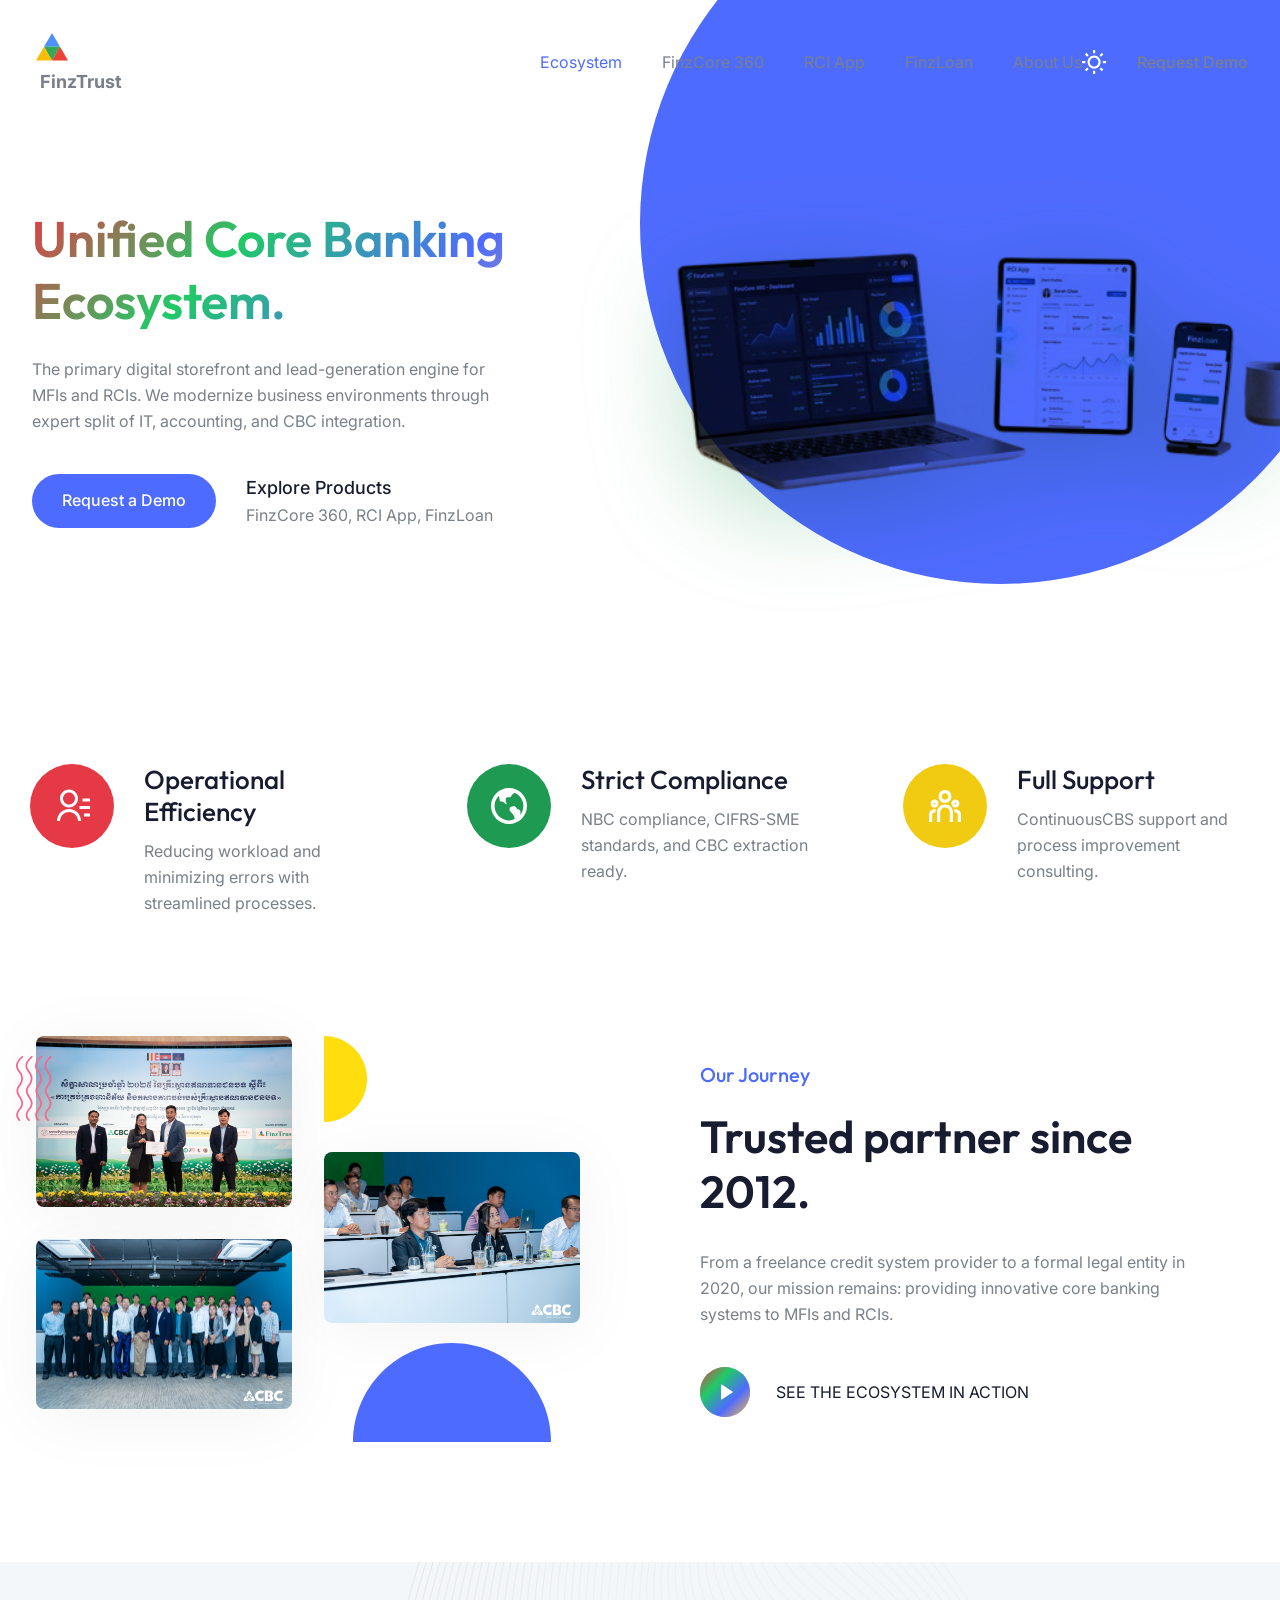
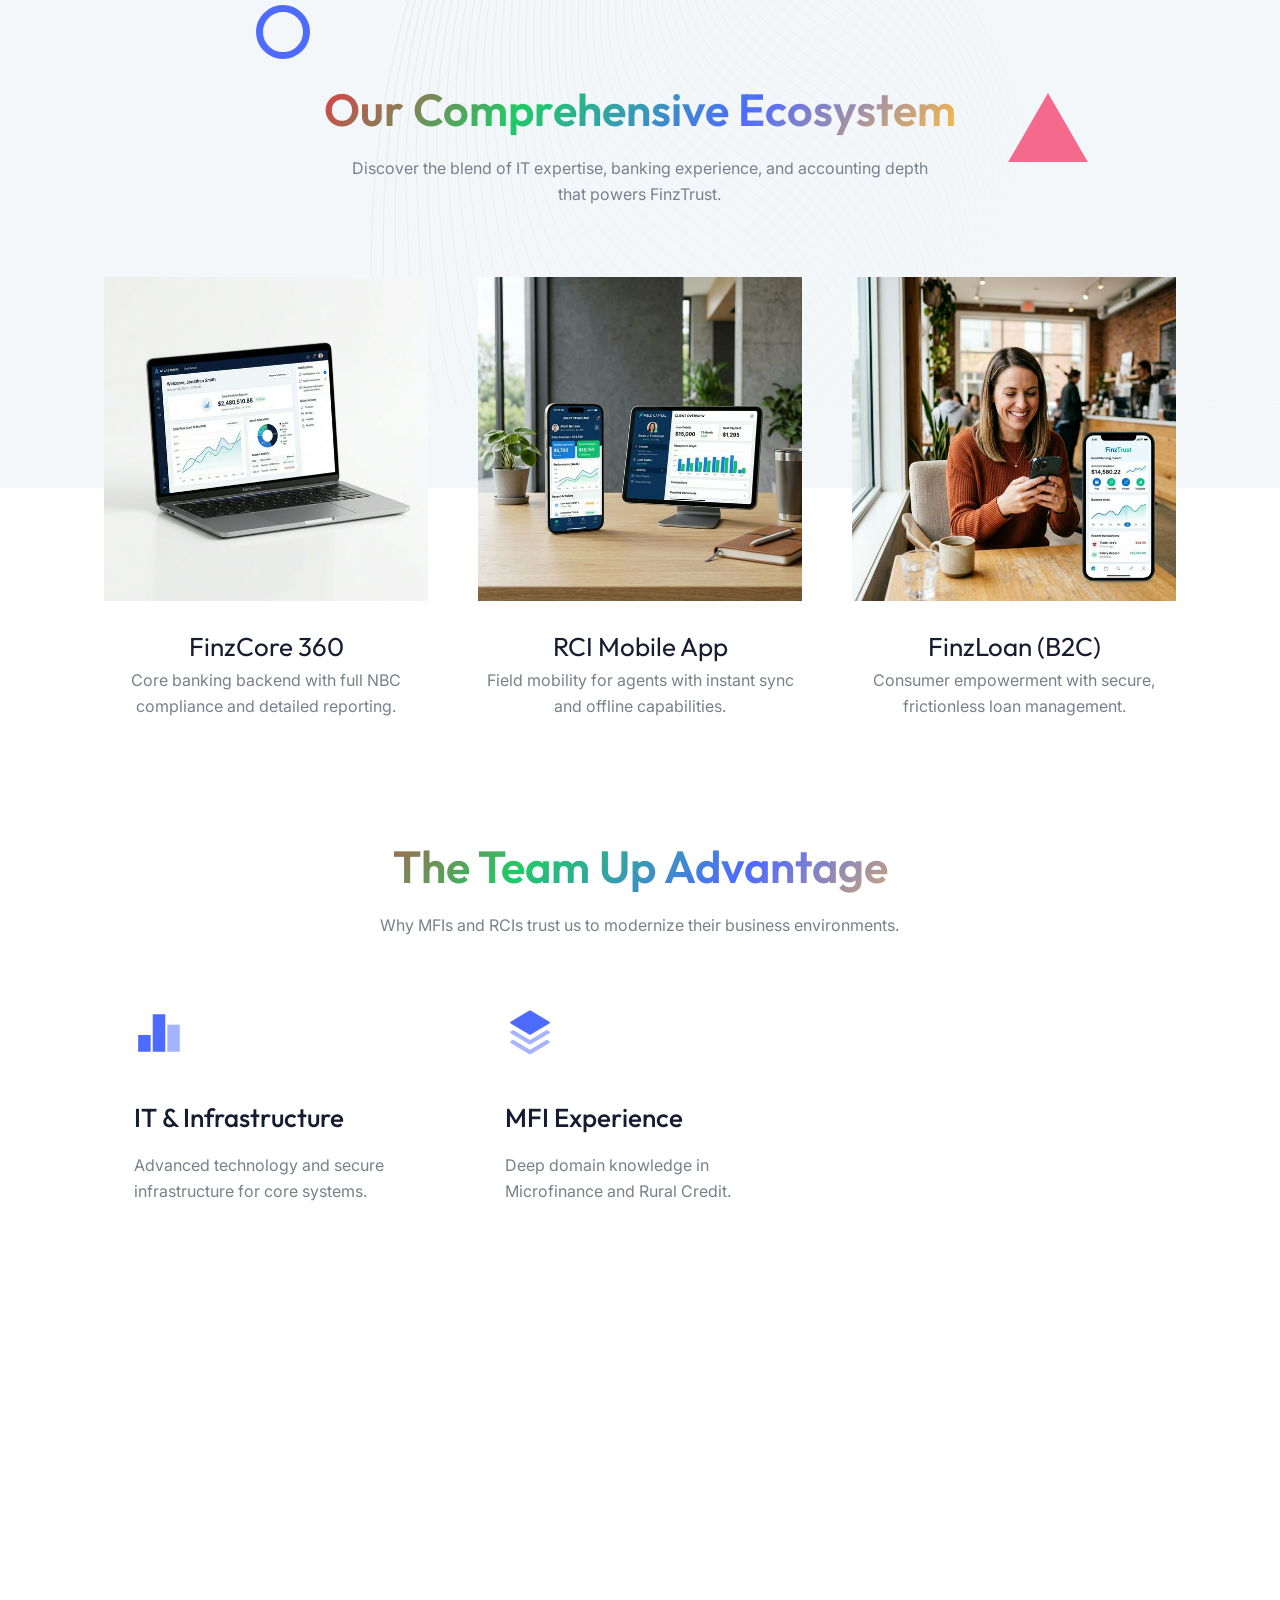
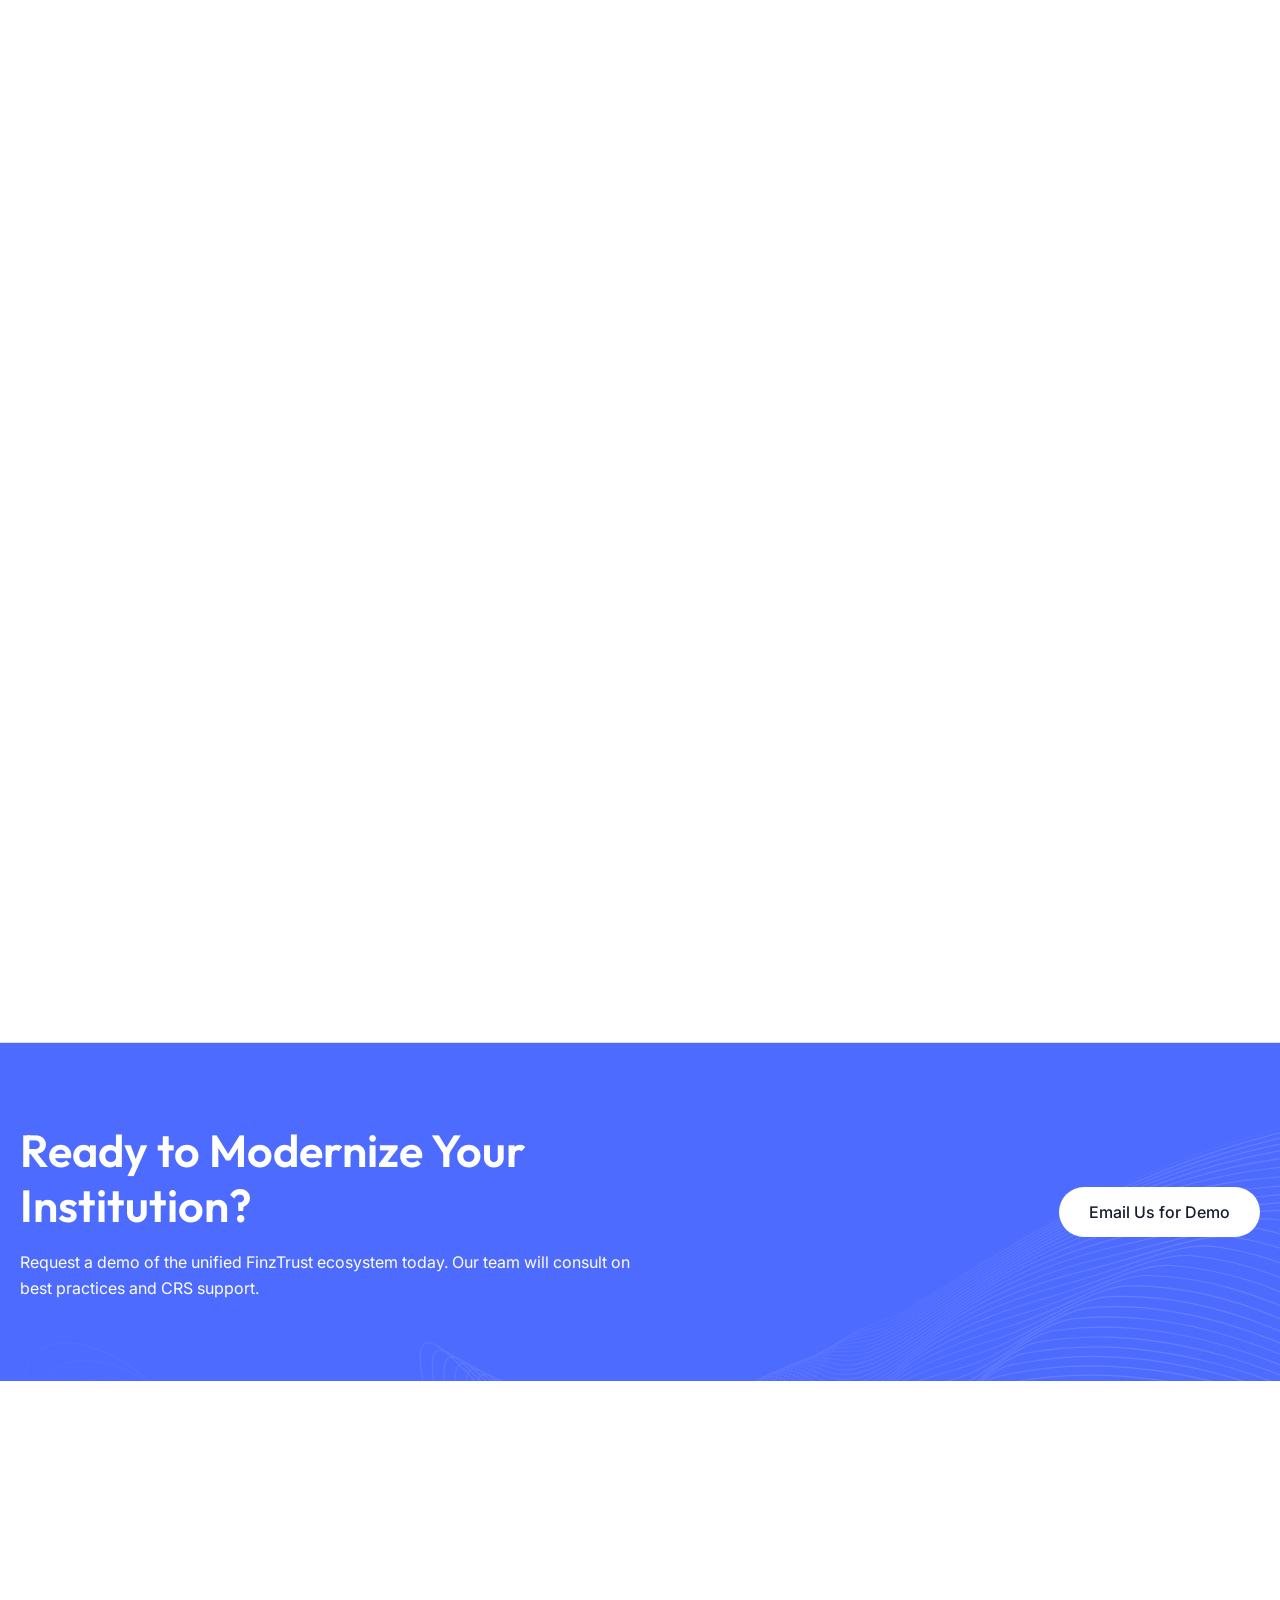
==== index.html @ 996f803e "first commit" ====
<!DOCTYPE html>
<html lang="en">

<head>
  <meta charset="UTF-8" />
  <meta http-equiv="X-UA-Compatible" content="IE=edge" />
  <meta name="viewport" content="width=device-width, initial-scale=1.0" />
  <title>FinzTrust - Modern Core Banking Ecosystem</title>
  <link rel="icon" href="favicon.ico">
  <link href="style.css" rel="stylesheet">
  <link href="responsive.css" rel="stylesheet">
  <style>
    .logo-gradient-text {
      background: linear-gradient(135deg, #E63946 0%, #20CA66 33%, #4E6BFF 66%, #FFBD3F 100%);
      -webkit-background-clip: text;
      background-clip: text;
      -webkit-text-fill-color: transparent;
      display: inline-block;
    }

    .logo-gradient-bg {
      background: linear-gradient(135deg, #E63946 0%, #20CA66 33%, #4E6BFF 66%, #FFBD3F 100%);
    }
  </style>
</head>

<body x-data="{ page: 'home', 'darkMode': true, 'stickyMenu': false, 'navigationOpen': false, 'scrollTop': false }"
  x-init="
         darkMode = JSON.parse(localStorage.getItem('darkMode'));
         $watch('darkMode', value => localStorage.setItem('darkMode', JSON.stringify(value)))"
  :class="{'b eh': darkMode === true}">
  <!-- ===== Header Start ===== -->
  <header class="g s r vd ya cj" :class="{ 'hh sm _k dj bl ll' : stickyMenu }"
    @scroll.window="stickyMenu = (window.pageYOffset > 20) ? true : false">
    <div class="bb ze ki xn 2xl:ud-px-0 oo wf yf i">
      <div class="vd to/4 tc wf yf">
        <a href="index.html" class="flex items-center gap-2">
          <img class="om h-7" src="images/logo-light.svg" alt="Logo Light" />
          <img class="xc nm h-8" src="images/logo-dark.svg" alt="Logo Dark" />
          <span class="xj gk oc">FinzTrust</span>
        </a>

        <!-- Hamburger Toggle BTN -->
        <button class="po rc" @click="navigationOpen = !navigationOpen">
          <span class="rc i pf re pd">
            <span class="du-block h q vd yc">
              <span class="rc i r s eh um tg te rd eb ml jl dl" :class="{ 'ue el': !navigationOpen }"></span>
              <span class="rc i r s eh um tg te rd eb ml jl fl" :class="{ 'ue qr': !navigationOpen }"></span>
              <span class="rc i r s eh um tg te rd eb ml jl gl" :class="{ 'ue hl': !navigationOpen }"></span>
            </span>
            <span class="du-block h q vd yc lf">
              <span class="rc eh um tg ml jl el h na r ve yc" :class="{ 'sd dl': !navigationOpen }"></span>
              <span class="rc eh um tg ml jl qr h s pa vd rd" :class="{ 'sd rr': !navigationOpen }"></span>
            </span>
          </span>
        </button>
        <!-- Hamburger Toggle BTN -->
      </div>

      <div class="vd wo/4 sd qo f ho oo wf yf" :class="{ 'd hh rm sr td ud qg ug jc yh': navigationOpen }">
        <nav>
          <ul class="tc _o sf yo cg ep">
            <li><a href="index.html" class="xl mk">Ecosystem</a></li>
            <li><a href="finzcore.html" class="xl">FinzCore 360</a></li>
            <li><a href="rci-app.html" class="xl">RCI App</a></li>
            <li><a href="finzloan.html" class="xl">FinzLoan</a></li>
            <li><a href="about.html" class="xl">About Us</a></li>
          </ul>
        </nav>

        <div class="tc wf ig pb no">
          <div class="pc h io pa ra" :class="navigationOpen ? '!-ud-visible' : 'd'">
            <label class="rc ab i">
              <input type="checkbox" :value="darkMode" @change="darkMode = !darkMode" class="pf vd yc uk h r za ab" />
              <!-- Icon Sun -->
              <svg :class="{ 'wn' : page === 'home', 'xh' : page === 'home' && stickyMenu }" class="th om" width="25"
                height="25" viewBox="0 0 25 25" fill="none" xmlns="http://www.w3.org/2000/svg">
                <path
                  d="M12.0908 18.6363C10.3549 18.6363 8.69 17.9467 7.46249 16.7192C6.23497 15.4916 5.54537 13.8268 5.54537 12.0908C5.54537 10.3549 6.23497 8.69 7.46249 7.46249C8.69 6.23497 10.3549 5.54537 12.0908 5.54537C13.8268 5.54537 15.4916 6.23497 16.7192 7.46249C17.9467 8.69 18.6363 10.3549 18.6363 12.0908C18.6363 13.8268 17.9467 15.4916 16.7192 16.7192C15.4916 17.9467 13.8268 18.6363 12.0908 18.6363ZM12.0908 16.4545C13.2481 16.4545 14.358 15.9947 15.1764 15.1764C15.9947 14.358 16.4545 13.2481 16.4545 12.0908C16.4545 10.9335 15.9947 9.8236 15.1764 9.00526C14.358 8.18692 13.2481 7.72718 12.0908 7.72718C10.9335 7.72718 9.8236 8.18692 9.00526 9.00526C8.18692 9.8236 7.72718 10.9335 7.72718 12.0908C7.72718 13.2481 8.18692 14.358 9.00526 15.1764C9.8236 15.9947 10.9335 16.4545 12.0908 16.4545ZM10.9999 0.0908203H13.1817V3.36355H10.9999V0.0908203ZM10.9999 20.8181H13.1817V24.0908H10.9999V20.8181ZM2.83446 4.377L4.377 2.83446L6.69082 5.14828L5.14828 6.69082L2.83446 4.37809V4.377ZM17.4908 19.0334L19.0334 17.4908L21.3472 19.8046L19.8046 21.3472L17.4908 19.0334ZM19.8046 2.83337L21.3472 4.377L19.0334 6.69082L17.4908 5.14828L19.8046 2.83446V2.83337ZM5.14828 17.4908L6.69082 19.0334L4.377 21.3472L2.83446 19.8046L5.14828 17.4908ZM24.0908 10.9999V13.1817H20.8181V10.9999H24.0908ZM3.36355 10.9999V13.1817H0.0908203V10.9999H3.36355Z"
                  fill="" />
              </svg>
              <!-- Icon Sun -->
              <img class="xc nm" src="images/icon-moon.svg" alt="Moon" />
            </label>
          </div>

          <a href="demo.html"
            class="ek pk xl lg:bg-blue-600 lg:text-white lg:px-6 lg:py-2.5 lg:rounded-full lg:ml-4 shadow-lg font-semibold hover:bg-blue-700 transition">Request
            Demo</a>
        </div>
      </div>
    </div>
  </header>

  <!-- ===== Header End ===== -->

  <main>
    <!-- ===== Hero Start ===== -->
    <section id="home" class="gj do ir hj sp jr i pg">
      <!-- Hero Images -->
      <div class="xc fn zd/2 2xl:ud-w-187.5 bd 2xl:ud-h-171.5 h q r">
        <img src="images/shape-01.svg" alt="shape" class="xc 2xl:ud-block h t -ud-left-[10%] ua" />
        <img src="images/shape-02.svg" alt="shape" class="xc 2xl:ud-block h u p va" />
        <img src="images/shape-03.svg" alt="shape" class="xc 2xl:ud-block h v w va" />
        <img src="images/shape-04.svg" alt="shape" class="h q r" />
        <!-- Green tint overlay -->
        <div
          style="position:absolute;inset:0;background:rgba(31,154,82,0.18);border-radius:inherit;pointer-events:none;z-index:2;mix-blend-mode:multiply;">
        </div>
        <div class="h q r i group transition duration-700 hover:scale-105">
          <div class="h -inset-4 logo-gradient-bg sg al sk group-hover:rk transition duration-1000 blur-2xl"></div>
          <img src="images/finz_ecosystem.png" alt="FinzTrust Ecosystem" class="h q r ua vd object-contain"
            style="mix-blend-mode: multiply; filter: drop-shadow(0 24px 48px rgba(31,154,82,0.3));" />
        </div>
      </div>

      <!-- Hero Content -->
      <div class="bb ze ki xn 2xl:ud-px-0">
        <div class="tc _o">
          <div class="animate_left jn/2">
            <h1 class="fk vj zp or logo-gradient-text wm wb">Unified Core Banking Ecosystem.</h1>
            <p class="fq">
              The primary digital storefront and lead-generation engine for MFIs and RCIs. We modernize business
              environments through expert split of IT, accounting, and CBC integration.
            </p>

            <div class="tc tf yo zf mb">
              <a href="#demo" class="ek jk lk gh gi hi rg ml il vc _d _l">Request a Demo</a>

              <span class="tc sf">
                <a href="#products" class="inline-block ek xj kk wm">Explore Products</a>
                <span class="inline-block">FinzCore 360, RCI App, FinzLoan</span>
              </span>
            </div>
          </div>
        </div>
      </div>
    </section>
    <!-- ===== Hero End ===== -->

    <!-- ===== Small Features Start ===== -->
    <section id="features">
      <div class="bb ze ki yn 2xl:ud-px-12.5">
        <div class="tc uf zo xf ap zf bp mq">
          <!-- Small Features Item -->
          <div class="animate_top kn to/3 tc cg oq">
            <div class="tc wf xf cf ae cd rg" style="background-color: #E63946;">
              <img src="images/icon-01.svg" alt="Icon" />
            </div>
            <div>
              <h4 class="ek yj go kk wm xb">Operational Efficiency</h4>
              <p>Reducing workload and minimizing errors with streamlined processes.</p>
            </div>
          </div>

          <!-- Small Features Item -->
          <div class="animate_top kn to/3 tc cg oq">
            <div class="tc wf xf cf ae cd rg nh" style="background-color: #1f9a52;">
              <img src="images/icon-02.svg" alt="Icon" />
            </div>
            <div>
              <h4 class="ek yj go kk wm xb">Strict Compliance</h4>
              <p>NBC compliance, CIFRS-SME standards, and CBC extraction ready.</p>
            </div>
          </div>

          <!-- Small Features Item -->
          <div class="animate_top kn to/3 tc cg oq">
            <div class="tc wf xf cf ae cd rg oh" style="background-color: #f0cb11;">
              <img src="images/icon-03.svg" alt="Icon" />
            </div>
            <div>
              <h4 class="ek yj go kk wm xb">Full Support</h4>
              <p>ContinuousCBS support and process improvement consulting.</p>
            </div>
          </div>
        </div>
      </div>
    </section>
    <!-- ===== Small Features End ===== -->

    <!-- ===== About Start ===== -->
    <section id="about" class="ji gp uq 2xl:ud-py-35 pg">
      <div class="bb ze ki xn wq">
        <div class="tc wf gg qq">
          <!-- About Images -->
          <div class="animate_left xc gn gg jn/2 i">
            <div>
              <img src="images/shape-05.svg" alt="Shape" class="h -ud-left-5 x" />
              <img src="images/award_ceremony_finztrust.jpg" alt="Award Ceremony" class="ib sg vk" />
              <img src="images/team_group_cbc.jpg" alt="FinzTrust Team at CBC" class="sg vk" />
            </div>
            <div>
              <img src="images/shape-06.svg" alt="Shape" />
              <img src="images/training_session_cbc.jpg" alt="Training Session" class="ob gb sg vk" />
              <img src="images/shape-07.svg" alt="Shape" class="bb" />
            </div>
          </div>

          <!-- About Content -->
          <div class="animate_right jn/2">
            <h4 class="ek yj mk gb">Our Journey</h4>
            <h2 class="fk vj zp pr kk wm qb">Trusted partner since 2012.</h2>
            <p class="uo">From a freelance credit system provider to a formal legal entity in 2020, our mission remains:
              providing innovative core banking systems to MFIs and RCIs.</p>

            <a href="#demo" class="vc wf hg mb">
              <span class="tc wf xf be dd rg i logo-gradient-bg ua">
                <span class="nf h vc yc vd rg logo-gradient-bg qk -ud-z-1"></span>
                <img src="images/icon-play.svg" alt="Play" />
              </span>
              <span class="kk">SEE THE ECOSYSTEM IN ACTION</span>
            </a>
          </div>
        </div>
      </div>
    </section>
    <!-- ===== About End ===== -->

    <!-- ===== Products Section (Customized from Team) ===== -->
    <section id="products" class="i pg ji gp uq">
      <!-- Bg Shapes -->
      <span class="rc h s r vd fd/5 fh rm"></span>
      <img src="images/shape-08.svg" alt="Shape Bg" class="h q r" />
      <img src="images/shape-09.svg" alt="Shape" class="of h y z/2" />
      <img src="images/shape-10.svg" alt="Shape" class="h _ aa" />
      <img src="images/shape-11.svg" alt="Shape" class="of h m ba" />

      <!-- Section Title Start -->
      <div
        x-data="{ sectionTitle: `Our Comprehensive Ecosystem`, sectionTitleText: `Discover the blend of IT expertise, banking experience, and accounting depth that powers FinzTrust.`}">
        <div class="animate_top bb ze rj ki xn vq">
          <h2 x-text="sectionTitle" class="fk vj pr logo-gradient-text wm on/5 gq/2 bb _b">
          </h2>
          <p class="bb on/5 wo/5 hq" x-text="sectionTitleText"></p>
        </div>
      </div>
      <!-- Section Title End -->

      <div class="bb ze i va ki xn xq jb jo">
        <div class="wc qf pn xo gg cp">
          <!-- Product Item 1: FinzCore 360 -->
          <div class="animate_top rj">
            <div class="c i pg z-1">
              <img class="vd rounded-xl" src="images/finzcore_360_mockup_clean.png" alt="FinzCore 360" />
            </div>
            <h4 class="yj go kk wm ob zb">FinzCore 360</h4>
            <p>Core banking backend with full NBC compliance and detailed reporting.</p>
          </div>

          <!-- Product Item 2: RCI Mobile App -->
          <div class="animate_top rj">
            <div class="c i pg z-1">
              <img class="vd rounded-xl shadow-lg" src="images/rci_mobile_app_mockup_1773850696458.png"
                alt="RCI Mobile App" />
            </div>
            <h4 class="yj go kk wm ob zb">RCI Mobile App</h4>
            <p>Field mobility for agents with instant sync and offline capabilities.</p>
          </div>

          <!-- Product Item 3: FinzLoan -->
          <div class="animate_top rj">
            <div class="c i pg z-1">
              <img class="vd rounded-xl shadow-lg" src="images/finzloan_lifestyle_1773850742598.png"
                alt="FinzLoan App" />
            </div>
            <h4 class="yj go kk wm ob zb">FinzLoan (B2C)</h4>
            <p>Consumer empowerment with secure, frictionless loan management.</p>
          </div>
        </div>
      </div>
    </section>
    <!-- ===== Products Section End ===== -->

    <!-- ===== Services Start ===== -->
    <section class="lj tp kr">
      <!-- Section Title Start -->
      <div
        x-data="{ sectionTitle: `The Team Up Advantage`, sectionTitleText: `Why MFIs and RCIs trust us to modernize their business environments.`}">
        <div class="animate_top bb ze rj ki xn vq">
          <h2 x-text="sectionTitle" class="fk vj pr logo-gradient-text wm on/5 gq/2 bb _b">
          </h2>
          <p class="bb on/5 wo/5 hq" x-text="sectionTitleText"></p>
        </div>
      </div>
      <!-- Section Title End -->

      <div class="bb ze ki xn yq mb en">
        <div class="wc qf pn xo ng">
          <!-- Service Item -->
          <div class="animate_top sg oi pi zq ml il am cn _m">
            <img src="images/icon-04.svg" alt="Icon" />
            <h4 class="ek zj kk wm nb _b">IT & Infrastructure</h4>
            <p>Advanced technology and secure infrastructure for core systems.</p>
          </div>

          <!-- Service Item -->
          <div class="animate_top sg oi pi zq ml il am cn _m">
            <img src="images/icon-05.svg" alt="Icon" />
            <h4 class="ek zj kk wm nb _b">MFI Experience</h4>
            <p>Deep domain knowledge in Microfinance and Rural Credit.</p>
          </div>

          <!-- Service Item -->
          <div class="animate_top sg oi pi zq ml il am cn _m">
            <img src="images/icon-06.svg" alt="Icon" />
            <h4 class="ek zj kk wm nb _b">Accounting Expertise</h4>
            <p>Expertise in CIFRS-SME standards and financial logic.</p>
          </div>

          <!-- Service Item -->
          <div class="animate_top sg oi pi zq ml il am cn _m">
            <img src="images/icon-07.svg" alt="Icon" />
            <h4 class="ek zj kk wm nb _b">CBC Integration</h4>
            <p>In-depth knowledge of CBC extraction and regulatory templates.</p>
          </div>

          <!-- Service Item -->
          <div class="animate_top sg oi pi zq ml il am cn _m">
            <img src="images/icon-05.svg" alt="Icon" />
            <h4 class="ek zj kk wm nb _b">Loan & Finance</h4>
            <p>Automated disbursement, repayment, and Journal Entry processing.</p>
          </div>

          <!-- Service Item -->
          <div class="animate_top sg oi pi zq ml il am cn _m">
            <img src="images/icon-06.svg" alt="Icon" />
            <h4 class="ek zj kk wm nb _b">Real-time Dashboards</h4>
            <p>Comprehensive reporting and real-time operational summaries.</p>
          </div>
        </div>
      </div>
    </section>
    <!-- ===== Services End ===== -->

    <!-- ===== Testimonials Start ===== -->
    <section class="hj rp hr">
      <!-- Section Title Start -->
      <div
        x-data="{ sectionTitle: `Client Trust`, sectionTitleText: `Hear from the RCIs and MFIs that have modernized with our ecosystem.`}">
        <div class="animate_top bb ze rj ki xn vq">
          <h2 x-text="sectionTitle" class="fk vj pr kk wm on/5 gq/2 bb _b">
          </h2>
          <p class="bb on/5 wo/5 hq" x-text="sectionTitleText"></p>
        </div>
      </div>
      <!-- Section Title End -->

      <div class="bb ze ki xn ar">
        <div class="animate_top jb cq">
          <!-- Slider main container -->
          <div class="swiper testimonial-01">
            <!-- Additional required wrapper -->
            <div class="swiper-wrapper">
              <!-- Slides -->
              <div class="swiper-slide">
                <div class="i hh rm sg vk xm bi qj">
                  <!-- Border Shape -->
                  <span class="rc je md/2 gh xg h q r"></span>
                  <span class="rc je md/2 mh yg h q p"></span>

                  <div class="tc sf rn tn un zf dp">
                    <img class="bf" src="images/testimonial.png" alt="User" />

                    <div>
                      <img src="images/icon-quote.svg" alt="Quote" />
                      <p class="ek ik xj _p kc fb">
                        The transition to FinzCore 360 was seamless. Their team combines high-level IT skills with deep
                        microfinance operational knowledge.
                      </p>

                      <div class="tc yf vf">
                        <div>
                          <span class="rc ek xj kk wm zb">Sokha Lim</span>
                          <span class="rc">CEO @Partner RCI</span>
                        </div>

                        <img class="rk" src="images/brand-light-02.svg" alt="Brand" />
                      </div>
                    </div>
                  </div>
                </div>
              </div>
            </div>
          </div>
        </div>
      </div>
    </section>
    <!-- ===== Testimonials End ===== -->

    <!-- ===== Clients Start ===== -->
    <section class="pj vp mr">
      <!-- Section Title Start -->
      <div
        x-data="{ sectionTitle: `Our Partners`, sectionTitleText: `Trusted by Cambodia's leading Rural Credit Institutions.`}">
        <div class="animate_top bb ze rj ki xn vq">
          <h2 x-text="sectionTitle" class="fk vj pr kk wm on/5 gq/2 bb _b">
          </h2>
          <p class="bb on/5 wo/5 hq" x-text="sectionTitleText"></p>
        </div>
      </div>
      <!-- Section Title End -->

      <div class="bb ze ah ch pm hj xp ki xn 2xl:ud-px-49 bc">
        <div class="wc rf qn zf cp kq xf wf">
          <a href="#!" class="rc animate_top">
            <img class="tk ml il zl om" src="images/brand-light-01.svg" alt="Partner" />
          </a>
          <a href="#!" class="rc animate_top">
            <img class="tk ml il zl om" src="images/brand-light-02.svg" alt="Partner" />
          </a>
          <a href="#!" class="rc animate_top">
            <img class="tk ml il zl om" src="images/brand-light-03.svg" alt="Partner" />
          </a>
          <a href="#!" class="rc animate_top">
            <img class="tk ml il zl om" src="images/brand-light-04.svg" alt="Partner" />
          </a>
          <a href="#!" class="rc animate_top">
            <img class="tk ml il zl om" src="images/brand-light-05.svg" alt="Partner" />
          </a>
        </div>
      </div>
    </section>
    <!-- ===== Clients End ===== -->

    <!-- ===== Demo/Contact Engine Start ===== -->
    <section id="demo" class="i pg gh ji">
      <!-- Bg Shape -->
      <img class="h p q" src="images/shape-16.svg" alt="Bg Shape" />

      <div class="bb ye i z-10 ki xn dr">
        <div class="tc uf sn tn un gg">
          <div class="animate_left to/2">
            <h2 class="fk vj zp pr lk ac">
              Ready to Modernize Your Institution?
            </h2>
            <p class="lk">
              Request a demo of the unified FinzTrust ecosystem today. Our team will consult on best practices and CRS
              support.
            </p>
          </div>
          <div class="animate_right bf">
            <a href="mailto:info@finztrust.com" class="vc ek kk hh rg ol il cm gi hi">
              Email Us for Demo
            </a>
          </div>
        </div>
      </div>
    </section>

    <!-- ===== Demo/Contact Engine End ===== -->
  </main>
  <!-- ===== Footer Start ===== -->
  <footer>
    <div class="bb ze ki xn 2xl:ud-px-0">
      <!-- Footer Top -->
      <div class="ji gp">
        <div class="tc uf ap gg fp">
          <div class="animate_top zd/2 to/4">
            <a href="index.html" class="flex items-center gap-2 mb-4">
              <img src="images/logo-light.svg" alt="Logo" class="om h-8" />
              <img src="images/logo-dark.svg" alt="Logo" class="xc nm h-8" />
              <span class="text-xl font-bold">FinzTrust</span>
            </a>

            <p class="lc fb">Your trusted partner in providing innovative core banking systems to MFIs and RCIs.</p>

            <ul class="tc wf cg">
              <li>
                <a href="#!">
                  <svg class="vh ul cl il" width="24" height="24" viewBox="0 0 24 24" fill="none"
                    xmlns="http://www.w3.org/2000/svg">
                    <path
                      d="M14 13.5H16.5L17.5 9.5H14V7.5C14 6.47 14 5.5 16 5.5H17.5V2.14C17.174 2.097 15.943 2 14.643 2C11.928 2 10 3.657 10 6.7V9.5H7V13.5H10V22H14V13.5Z"
                      fill="" />
                  </svg>
                </a>
              </li>
            </ul>
          </div>

          <div class="vd ro tc sf rn un gg vn">
            <div class="animate_top">
              <h4 class="kk wm tj ec">Quick Links</h4>
              <ul>
                <li><a href="index.html" class="sc xl vb">Ecosystem</a></li>
                <li><a href="about.html" class="sc xl vb">About Us</a></li>
                <li><a href="demo.html" class="sc xl vb">Request Demo</a></li>
              </ul>
            </div>

            <div class="animate_top">
              <h4 class="kk wm tj ec">Products</h4>
              <ul>
                <li><a href="finzcore.html" class="sc xl vb">FinzCore 360</a></li>
                <li><a href="rci-app.html" class="sc xl vb">RCI Mobile App</a></li>
                <li><a href="finzloan.html" class="sc xl vb">FinzLoan App</a></li>
              </ul>
            </div>

            <div class="animate_top">
              <h4 class="kk wm tj ec">Get Started</h4>
              <ul>
                <li><a href="demo.html" class="sc xl vb">Contact Us</a></li>
                <li><a href="demo.html" class="sc xl vb">Request Demo</a></li>
              </ul>
            </div>
          </div>
        </div>
      </div>

      <!-- Footer Bottom -->
      <div class="bh ch pm tc uf sf yo wf xf ap cg fp bj">
        <div class="animate_top">
          <p>&copy; 2026 FinzTrust. All rights reserved.</p>
        </div>
      </div>
    </div>
  </footer>

  <!-- ====== Back To Top Start ===== -->
  <button class="xc wf xf ie ld vg sr gh tr g sa ta _a" @click="window.scrollTo({top: 0, behavior: 'smooth'})"
    @scroll.window="scrollTop = (window.pageYOffset > 50) ? true : false" :class="{ 'uc' : scrollTop }">
    <svg class="uh se qd" xmlns="http://www.w3.org/2000/svg" viewBox="0 0 512 512">
      <path
        d="M233.4 105.4c12.5-12.5 32.8-12.5 45.3 0l192 192c12.5 12.5 12.5 32.8 0 45.3s-32.8 12.5-45.3 0L256 173.3 86.6 342.6c-12.5 12.5-32.8 12.5-45.3 0s-12.5-32.8 0-45.3l192-192z" />
    </svg>
  </button>

  <script defer src="bundle.js"></script>
</body>

</html>
---- responsive.css ----
/* ============================================================
   FinzTrust – Responsive / Mobile-First Overrides
   Applies to: index, finzcore, rci-app, finzloan, about, demo
   ============================================================ */

/* --- Base mobile resets ------------------------------------ */
*, *::before, *::after { box-sizing: border-box; }

img { max-width: 100%; height: auto; display: block; }

/* Prevent horizontal overflow on every page */
html, body { overflow-x: hidden; }

/* --- Base mobile resets ------------------------------------ */
*, *::before, *::after { box-sizing: border-box; }

img { max-width: 100%; height: auto; display: block; }

/* Prevent horizontal overflow on every page */
html, body { overflow-x: hidden; }

/* ============================================================
   NAVBAR RESPONSIVE STYLES
   ============================================================ */

/* Hamburger button: hidden on desktop (po = display:none at lg), shown on mobile */
@media (max-width: 1023px) {
  /* Force the hamburger button to be visible below lg */
  .po.rc {
    display: block !important;
    margin-left: auto;
    cursor: pointer;
    background: none;
    border: none;
    padding: 4px;
    z-index: 9999;
  }

  /* Logo area: flex row, logo left, burger right */
  .vd.to\/4.tc.wf.yf {
    width: 100% !important;
    display: flex !important;
    justify-content: space-between !important;
    align-items: center !important;
  }

  /* Nav drawer: hidden by default on mobile */
  .vd.wo\/4.sd.qo.f.ho.oo.wf.yf {
    position: fixed !important;
    top: 0 !important;
    right: -100% !important;
    width: 80% !important;
    max-width: 320px !important;
    height: 100vh !important;
    background: #0f172a !important;
    z-index: 9998 !important;
    flex-direction: column !important;
    justify-content: flex-start !important;
    padding: 5rem 2rem 2rem 2rem !important;
    gap: 2rem !important;
    transition: right 0.35s cubic-bezier(0.4, 0, 0.2, 1) !important;
    box-shadow: -8px 0 30px rgba(0,0,0,0.4) !important;
    overflow-y: auto !important;
    display: flex !important;
    visibility: visible !important;
  }

  /* When navigationOpen is true, Alpine adds 'd' class which triggers the open state */
  /* The 'd' class in this framework means 'block'/'open' for mobile nav */
  .vd.wo\/4.sd.qo.f.ho.oo.wf.yf.d {
    right: 0 !important;
  }

  /* Nav links in mobile drawer: stack vertically with larger tap targets */
  .vd.wo\/4 nav ul {
    display: flex !important;
    flex-direction: column !important;
    gap: 0.25rem !important;
    width: 100% !important;
  }

  .vd.wo\/4 nav ul li a {
    display: block !important;
    padding: 0.875rem 1rem !important;
    font-size: 1.05rem !important;
    font-weight: 600 !important;
    border-radius: 0.75rem !important;
    transition: background 0.2s !important;
  }

  .vd.wo\/4 nav ul li a:hover {
    background: rgba(255,255,255,0.08) !important;
  }

  /* Request Demo button in mobile nav */
  .vd.wo\/4 .tc.wf.ig.pb.no {
    width: 100% !important;
    margin-top: 0.5rem !important;
  }

  .vd.wo\/4 .tc.wf.ig.pb.no a {
    display: block !important;
    padding: 0.875rem 1.5rem !important;
    background: linear-gradient(135deg, #E63946, #4E6BFF) !important;
    color: #fff !important;
    border-radius: 0.75rem !important;
    text-align: center !important;
    font-weight: 700 !important;
    font-size: 0.95rem !important;
    box-shadow: 0 4px 20px rgba(78,107,255,0.4) !important;
  }

  /* Overlay backdrop when nav is open */
  .nav-overlay {
    display: none;
    position: fixed;
    inset: 0;
    background: rgba(0,0,0,0.5);
    z-index: 9997;
    backdrop-filter: blur(2px);
  }

  .nav-overlay.active { display: block; }

  /* Header container: full width single row on mobile */
  .bb.ze.ki.xn.oo.wf.yf.i {
    width: 100% !important;
  }
}

/* Desktop: reset everything back to normal */
@media (min-width: 1024px) {
  .vd.wo\/4.sd.qo.f.ho.oo.wf.yf {
    position: static !important;
    right: auto !important;
    width: auto !important;
    height: auto !important;
    background: transparent !important;
    padding: 0 !important;
    box-shadow: none !important;
    flex-direction: row !important;
    overflow: visible !important;
  }

  /* Prevent hamburger from ever showing on desktop */
  .po.rc {
    display: none !important;
  }
}

/* --- Navigation -------------------------------------------- */
/* Hamburger helper – ensure mobile nav stacks */
@media (max-width: 1023px) {
  /* The nav drawer sits fixed; make it scroll-proof */
  header .vd.wo\/4 {
    overflow-y: auto;
    max-height: 100vh;
  }
}

/* --- Hero Two-Column Layouts (About, FinzCore, RCI, FinzLoan) ---- */
/* On mobile the two halves must stack vertically */
@media (max-width: 767px) {
  /* Two-column hero flex row → column */
  .tc.wf.gg.qq {
    flex-direction: column !important;
    gap: 2.5rem !important;
  }

  /* Each half takes full width on mobile */
  .jn\/2 {
    width: 100% !important;
    text-align: center;
  }

  /* Hero heading sizes */
  .fk.vj { font-size: 2rem !important; line-height: 1.2 !important; }
  h1.logo-gradient-text { font-size: 2.25rem !important; line-height: 1.2 !important; }

  /* Stats row → wrap */
  .flex.gap-8 { flex-wrap: wrap; gap: 1.5rem !important; }

  /* Trust / Stats row inside hero */
  .tc.sf.gap-12 { flex-wrap: wrap !important; gap: 2rem !important; justify-content: center !important; }

  /* Mockup images in hero */
  .animate_right.jn\/2 img,
  .jn\/2 img.vd { width: 100% !important; max-width: 420px; margin: 0 auto; }

  /* Checkmark feature list → stack */
  .tc.sf.gap-4 { flex-direction: column !important; align-items: flex-start !important; }

  /* Section heading */
  h2.fk.vj { font-size: 1.75rem !important; line-height: 1.3 !important; }

  /* Capabilities / Feature grid: force 1 column */
  .grid.grid-cols-1.md\:grid-cols-3,
  .grid.grid-cols-1.md\:grid-cols-2 { grid-template-columns: 1fr !important; gap: 1.25rem !important; }

  .grid.grid-cols-1.md\:grid-cols-2.lg\:grid-cols-4 { grid-template-columns: repeat(2, 1fr) !important; gap: 1rem !important; }

  /* Glass cards horizontal → vertical on tiny screens */
  .glass-card.tc.sf { flex-direction: column !important; align-items: flex-start !important; }

  /* Timeline steps */
  .timeline-stem { display: none !important; }

  /* Footer columns */
  .tc.uf.ap.gg.fp { flex-direction: column !important; gap: 2rem !important; }
  .vd.ro.tc.sf.rn.un.gg.vn { flex-direction: column !important; gap: 1.5rem !important; }

  /* Gallery / Milestone grid */
  .grid.grid-cols-1.md\:grid-cols-2 { grid-template-columns: 1fr !important; }

  /* Padding reduction on small screens */
  section.ji.gp { padding-top: 3rem !important; padding-bottom: 3rem !important; }
  .bb.ze.ki.xn.wq { padding-left: 1rem !important; padding-right: 1rem !important; }

  /* Demo form / request section */
  .tc.wf.gg.rn { flex-direction: column !important; }
}

/* --- Small tablet (768px – 1023px) ------------------------- */
@media (min-width: 768px) and (max-width: 1023px) {
  /* Hero heading size */
  h1.logo-gradient-text { font-size: 2.75rem !important; }
  .fk.vj { font-size: 2.25rem !important; }

  /* Ensure 2-col hero has breathing room */
  .tc.wf.gg.qq { gap: 3rem !important; }

  /* 3-col grids → 2-col */
  .grid.grid-cols-1.md\:grid-cols-3 { grid-template-columns: repeat(2, 1fr) !important; }

  /* 4-col grids → 2-col */
  .grid.grid-cols-1.md\:grid-cols-2.lg\:grid-cols-4 { grid-template-columns: repeat(2, 1fr) !important; }

  /* Timeline stem position adjustment */
  .timeline-stem { left: 35px; }

  /* Section padding */
  section.ji.gp { padding-top: 4rem !important; padding-bottom: 4rem !important; }
}

/* --- Large screens (1024px+) ------------------------------- */
@media (min-width: 1024px) {
  /* Restore hover effects (disabled on touch devices above) */
  .hover-lift:hover { transform: translateY(-10px); }

  /* Ensure hero columns are truly 50/50 */
  .jn\/2 { width: 50%; }

  /* Glass card side-by-side is fine */
  .glass-card.tc.sf { flex-direction: row; }
}

/* --- Mockup images universal fix -------------------------- */
/* Prevent any mockup from breaking out of its container */
.vd.sg.vk,
.i.sg.vk { max-width: 100%; height: auto !important; }

/* --- Text alignment centre on mobile ---------------------- */
@media (max-width: 767px) {
  .animate_left.jn\/2 { text-align: center; }
  .animate_left.jn\/2 .flex { justify-content: center; }
  .animate_left.jn\/2 .tc.sf { align-items: center; }
}

/* --- About page – skill/advantage cards -------------------- */
@media (max-width: 479px) {
  /* Tiny phones: 1-column advantage grid */
  .grid.grid-cols-1.md\:grid-cols-2.lg\:grid-cols-4 { grid-template-columns: 1fr !important; }
}

/* --- Index page hero --------------------------------------- */
@media (max-width: 767px) {
  /* The absolute-positioned hero image block */
  #home .xc.zd\/2 {
    position: relative !important;
    width: 100% !important;
    height: auto !important;
    margin-top: 2rem;
  }
  #home .xc.zd\/2 img { position: relative !important; width: 100% !important; height: auto !important; }
  /* Hero content occupies full width */
  #home .jn\/2 { width: 100% !important; }
  /* Stack hero row */
  #home .tc._o { flex-direction: column !important; }
}

/* --- Demo page form ---------------------------------------- */
@media (max-width: 767px) {
  .demo-section .grid { grid-template-columns: 1fr !important; }
  form input, form select, form textarea { width: 100% !important; }
}

/* --- Footer logo + text ------------------------------------ */
@media (max-width: 767px) {
  footer { text-align: center !important; }
  footer a.tc.wf { justify-content: center !important; }
  footer ul { text-align: center; }
}

/* --- Prevent glow divs from causing overflow --------------- */
.h.-inset-1,
.h.-inset-2,
.h.-inset-3,
.h.-inset-4 { pointer-events: none; overflow: hidden; }

/* Blur glow containment */
.relative { overflow: hidden; }
/* But not sections that need visible overflow for animations */
section.relative { overflow: visible; }
.relative.group { overflow: hidden; }
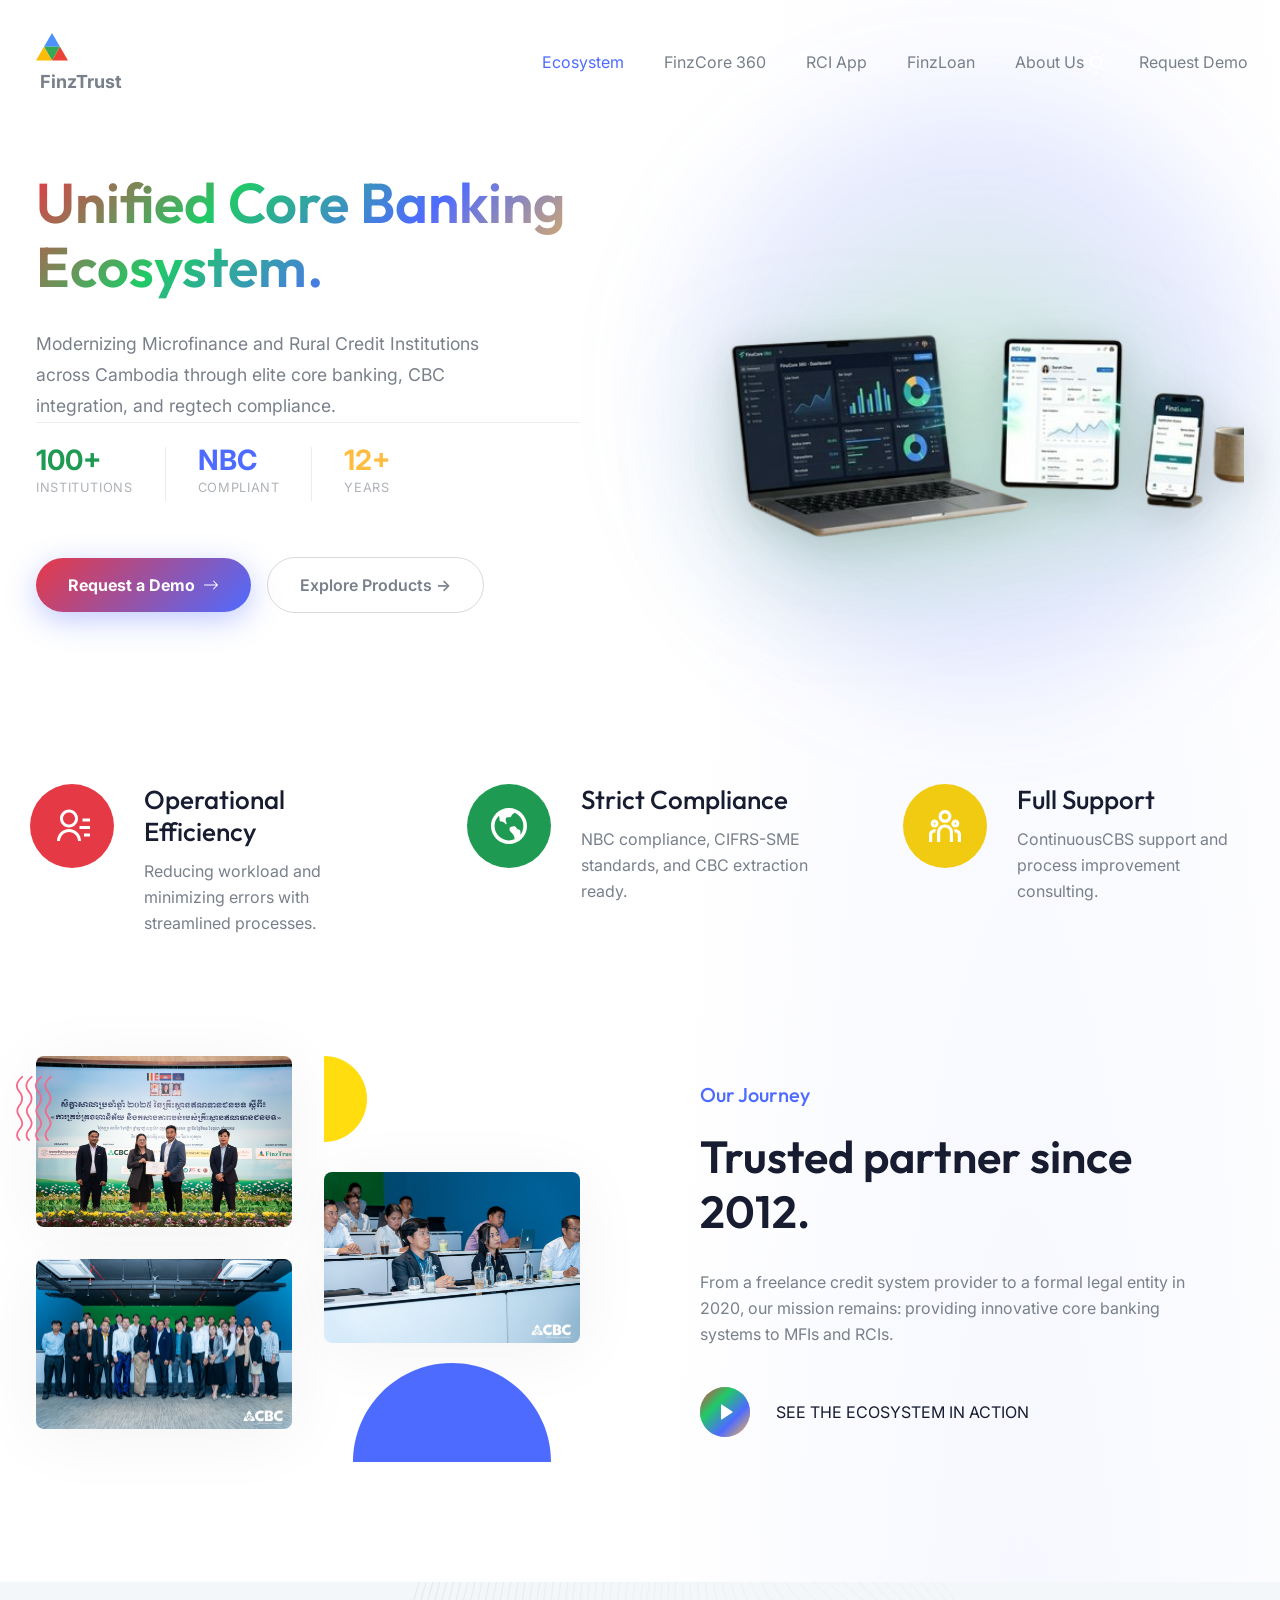
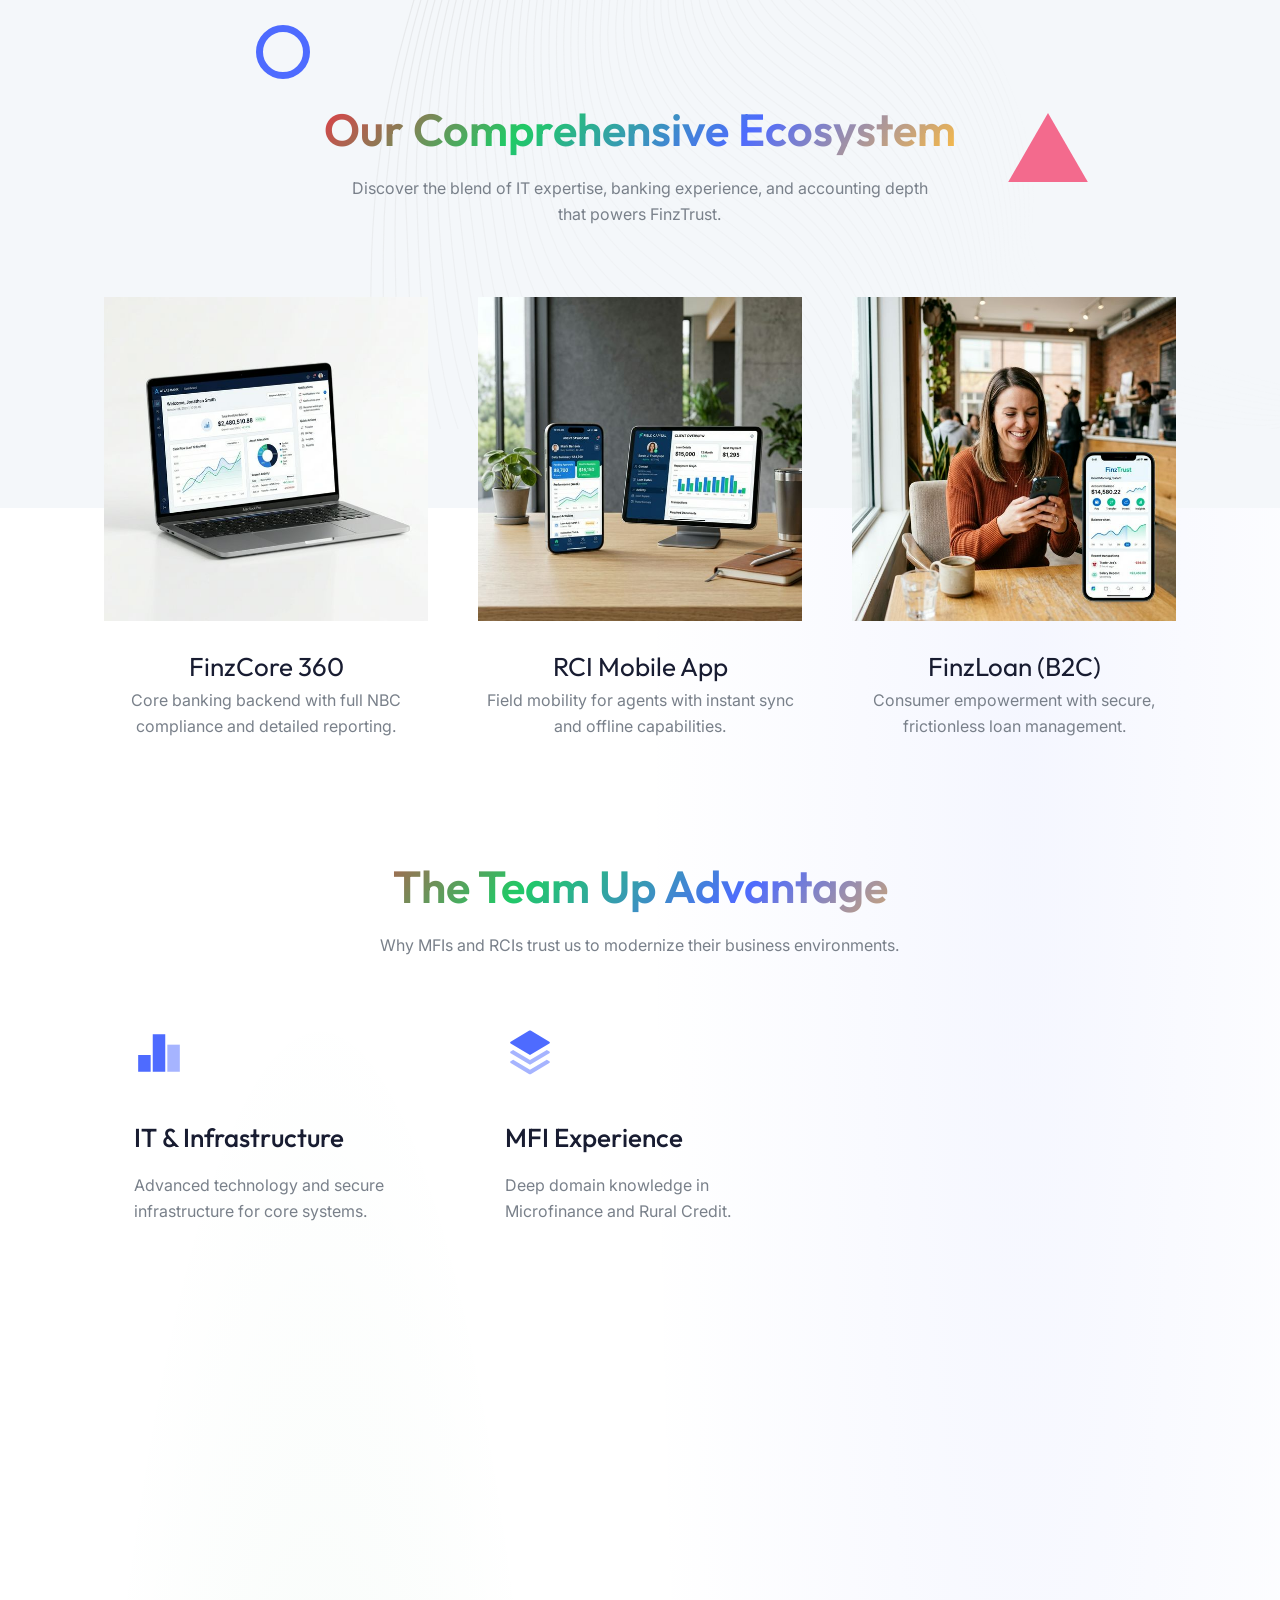
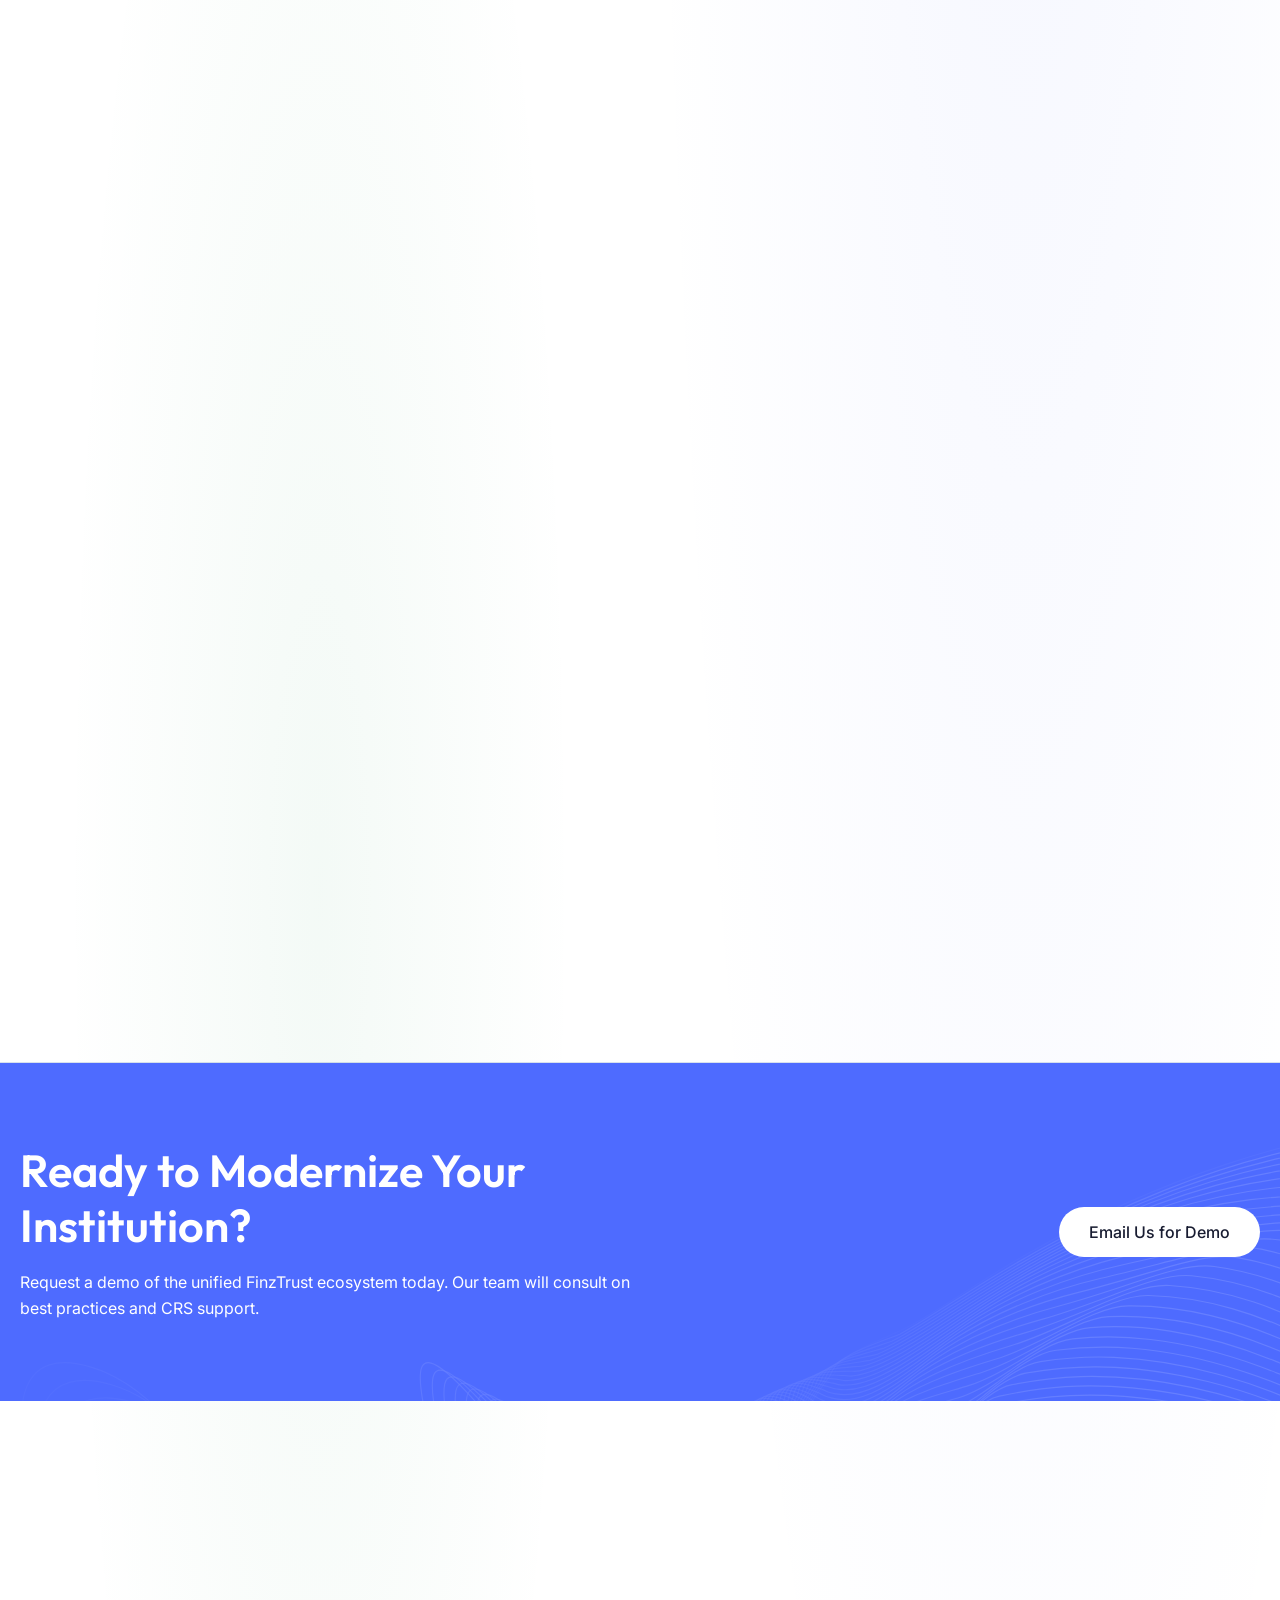
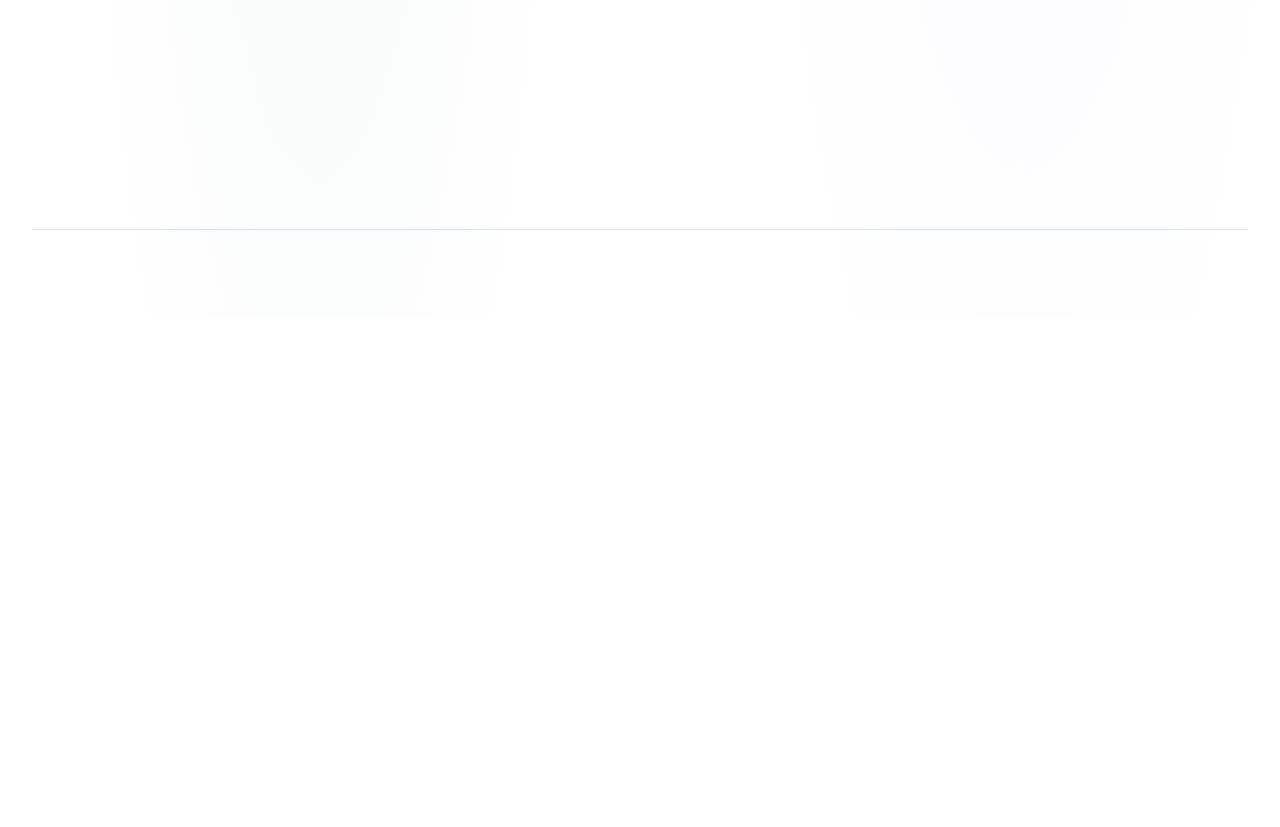
==== commit 5ae631c6: "comm" ====
--- a/index.html
+++ b/index.html
@@ -57,7 +57,7 @@
         <!-- Hamburger Toggle BTN -->
       </div>
 
-      <div class="vd wo/4 sd qo f ho oo wf yf" :class="{ 'd hh rm sr td ud qg ug jc yh': navigationOpen }">
+      <div id="premium-mobile-nav" class="vd wo/4 sd qo f ho oo wf yf" :class="{ 'd hh rm sr td ud qg ug jc yh': navigationOpen }">
         <nav>
           <ul class="tc _o sf yo cg ep">
             <li><a href="index.html" class="xl mk">Ecosystem</a></li>
@@ -84,9 +84,7 @@
             </label>
           </div>
 
-          <a href="demo.html"
-            class="ek pk xl lg:bg-blue-600 lg:text-white lg:px-6 lg:py-2.5 lg:rounded-full lg:ml-4 shadow-lg font-semibold hover:bg-blue-700 transition">Request
-            Demo</a>
+          <a href="demo.html" class="demo-btn-nav">Request Demo</a>
         </div>
       </div>
     </div>
@@ -96,43 +94,83 @@
 
   <main>
     <!-- ===== Hero Start ===== -->
-    <section id="home" class="gj do ir hj sp jr i pg">
-      <!-- Hero Images -->
-      <div class="xc fn zd/2 2xl:ud-w-187.5 bd 2xl:ud-h-171.5 h q r">
-        <img src="images/shape-01.svg" alt="shape" class="xc 2xl:ud-block h t -ud-left-[10%] ua" />
-        <img src="images/shape-02.svg" alt="shape" class="xc 2xl:ud-block h u p va" />
-        <img src="images/shape-03.svg" alt="shape" class="xc 2xl:ud-block h v w va" />
-        <img src="images/shape-04.svg" alt="shape" class="h q r" />
-        <!-- Green tint overlay -->
-        <div
-          style="position:absolute;inset:0;background:rgba(31,154,82,0.18);border-radius:inherit;pointer-events:none;z-index:2;mix-blend-mode:multiply;">
-        </div>
-        <div class="h q r i group transition duration-700 hover:scale-105">
-          <div class="h -inset-4 logo-gradient-bg sg al sk group-hover:rk transition duration-1000 blur-2xl"></div>
-          <img src="images/finz_ecosystem.png" alt="FinzTrust Ecosystem" class="h q r ua vd object-contain"
-            style="mix-blend-mode: multiply; filter: drop-shadow(0 24px 48px rgba(31,154,82,0.3));" />
-        </div>
-      </div>
-
-      <!-- Hero Content -->
-      <div class="bb ze ki xn 2xl:ud-px-0">
-        <div class="tc _o">
+    <section id="home" class="ji gp uq pg relative overflow-hidden bg-white dark:bg-black">
+      <!-- Ambient background glow -->
+      <div
+        style="position:absolute;top:-20%;right:-10%;width:60%;height:130%;background:radial-gradient(ellipse at center, rgba(78,107,255,0.06) 0%, transparent 70%);pointer-events:none;z-index:0;">
+      </div>
+      <div
+        style="position:absolute;bottom:-10%;left:5%;width:40%;height:60%;background:radial-gradient(ellipse at center, rgba(31,154,82,0.05) 0%, transparent 70%);pointer-events:none;z-index:0;">
+      </div>
+
+      <div class="bb ze ki xn wq" style="position:relative;z-index:1;">
+        <div class="tc wf gg qq items-center">
+
+          <!-- LEFT: Text Content -->
           <div class="animate_left jn/2">
-            <h1 class="fk vj zp or logo-gradient-text wm wb">Unified Core Banking Ecosystem.</h1>
-            <p class="fq">
-              The primary digital storefront and lead-generation engine for MFIs and RCIs. We modernize business
-              environments through expert split of IT, accounting, and CBC integration.
+            <!-- Badge -->
+            <!-- Headline -->
+            <h1 class="fk vj zp pr logo-gradient-text wm qb mb-6"
+              style="font-size:clamp(2.2rem,5vw,3.5rem);line-height:1.15;">
+              Unified Core Banking<br>Ecosystem.
+            </h1>
+
+            <!-- Subtext -->
+            <p class="uo mb-8" style="font-size:1.1rem;line-height:1.75;max-width:480px;">
+              Modernizing Microfinance and Rural Credit Institutions across Cambodia through elite core banking, CBC
+              integration, and regtech compliance.
             </p>
 
-            <div class="tc tf yo zf mb">
-              <a href="#demo" class="ek jk lk gh gi hi rg ml il vc _d _l">Request a Demo</a>
-
-              <span class="tc sf">
-                <a href="#products" class="inline-block ek xj kk wm">Explore Products</a>
-                <span class="inline-block">FinzCore 360, RCI App, FinzLoan</span>
-              </span>
-            </div>
-          </div>
+            <!-- Stats Row -->
+            <div
+              style="display:flex;gap:2rem;padding:1.5rem 0;margin-bottom:2rem;border-top:1px solid rgba(128,128,128,0.15);">
+              <div>
+                <p class="gk" style="font-size:1.75rem;color:#1f9a52;margin-bottom:2px;">100+</p>
+                <p style="font-size:0.8rem;opacity:0.6;text-transform:uppercase;letter-spacing:0.05em;">Institutions</p>
+              </div>
+              <div style="width:1px;background:rgba(128,128,128,0.15);"></div>
+              <div>
+                <p class="gk" style="font-size:1.75rem;color:#4E6BFF;margin-bottom:2px;">NBC</p>
+                <p style="font-size:0.8rem;opacity:0.6;text-transform:uppercase;letter-spacing:0.05em;">Compliant</p>
+              </div>
+              <div style="width:1px;background:rgba(128,128,128,0.15);"></div>
+              <div>
+                <p class="gk" style="font-size:1.75rem;color:#FFBD3F;margin-bottom:2px;">12+</p>
+                <p style="font-size:0.8rem;opacity:0.6;text-transform:uppercase;letter-spacing:0.05em;">Years</p>
+              </div>
+            </div>
+
+            <!-- CTA Buttons -->
+            <div style="display:flex;gap:1rem;flex-wrap:wrap;align-items:center;">
+              <a href="demo.html"
+                style="display:inline-flex;align-items:center;gap:0.5rem;padding:0.9rem 2rem;border-radius:999px;font-weight:700;color:#fff;background:linear-gradient(135deg,#E63946 0%,#4E6BFF 100%);box-shadow:0 8px 30px rgba(78,107,255,0.35);transition:transform 0.2s,box-shadow 0.2s;text-decoration:none;"
+                onmouseover="this.style.transform='scale(1.04)'" onmouseout="this.style.transform='scale(1)'">
+                Request a Demo
+                <svg xmlns="http://www.w3.org/2000/svg" width="16" height="16" fill="currentColor" viewBox="0 0 16 16">
+                  <path fill-rule="evenodd"
+                    d="M1 8a.5.5 0 0 1 .5-.5h11.793l-3.147-3.146a.5.5 0 0 1 .708-.708l4 4a.5.5 0 0 1 0 .708l-4 4a.5.5 0 0 1-.708-.708L13.293 8.5H1.5A.5.5 0 0 1 1 8z" />
+                </svg>
+              </a>
+              <a href="#products"
+                style="display:inline-flex;align-items:center;gap:0.5rem;padding:0.9rem 2rem;border-radius:999px;font-weight:600;border:1.5px solid rgba(128,128,128,0.3);transition:border-color 0.2s,color 0.2s;text-decoration:none;"
+                onmouseover="this.style.borderColor='#4E6BFF'"
+                onmouseout="this.style.borderColor='rgba(128,128,128,0.3)'">
+                Explore Products →
+              </a>
+            </div>
+          </div>
+
+          <!-- RIGHT: Ecosystem Mockup -->
+          <div class="animate_right jn/2 relative group" style="overflow:visible;">
+            <!-- Gradient glow behind image -->
+            <div
+              style="position:absolute;inset:-60px;background:radial-gradient(ellipse at center, rgba(31,154,82,0.18) 0%, rgba(78,107,255,0.12) 50%, transparent 75%);filter:blur(40px);pointer-events:none;z-index:0;transition:opacity 0.5s;"
+              class="group-hover:opacity-100"></div>
+            <img src="images/finz_ecosystem.png" alt="FinzTrust Ecosystem" class="vd hover-lift" style="position:relative;z-index:1;border-radius:1.5rem;max-width:100%;
+                     filter:drop-shadow(0 32px 60px rgba(31,154,82,0.2)) drop-shadow(0 8px 20px rgba(0,0,0,0.15));
+                     transition:transform 0.4s cubic-bezier(0.165,0.84,0.44,1);" />
+          </div>
+
         </div>
       </div>
     </section>
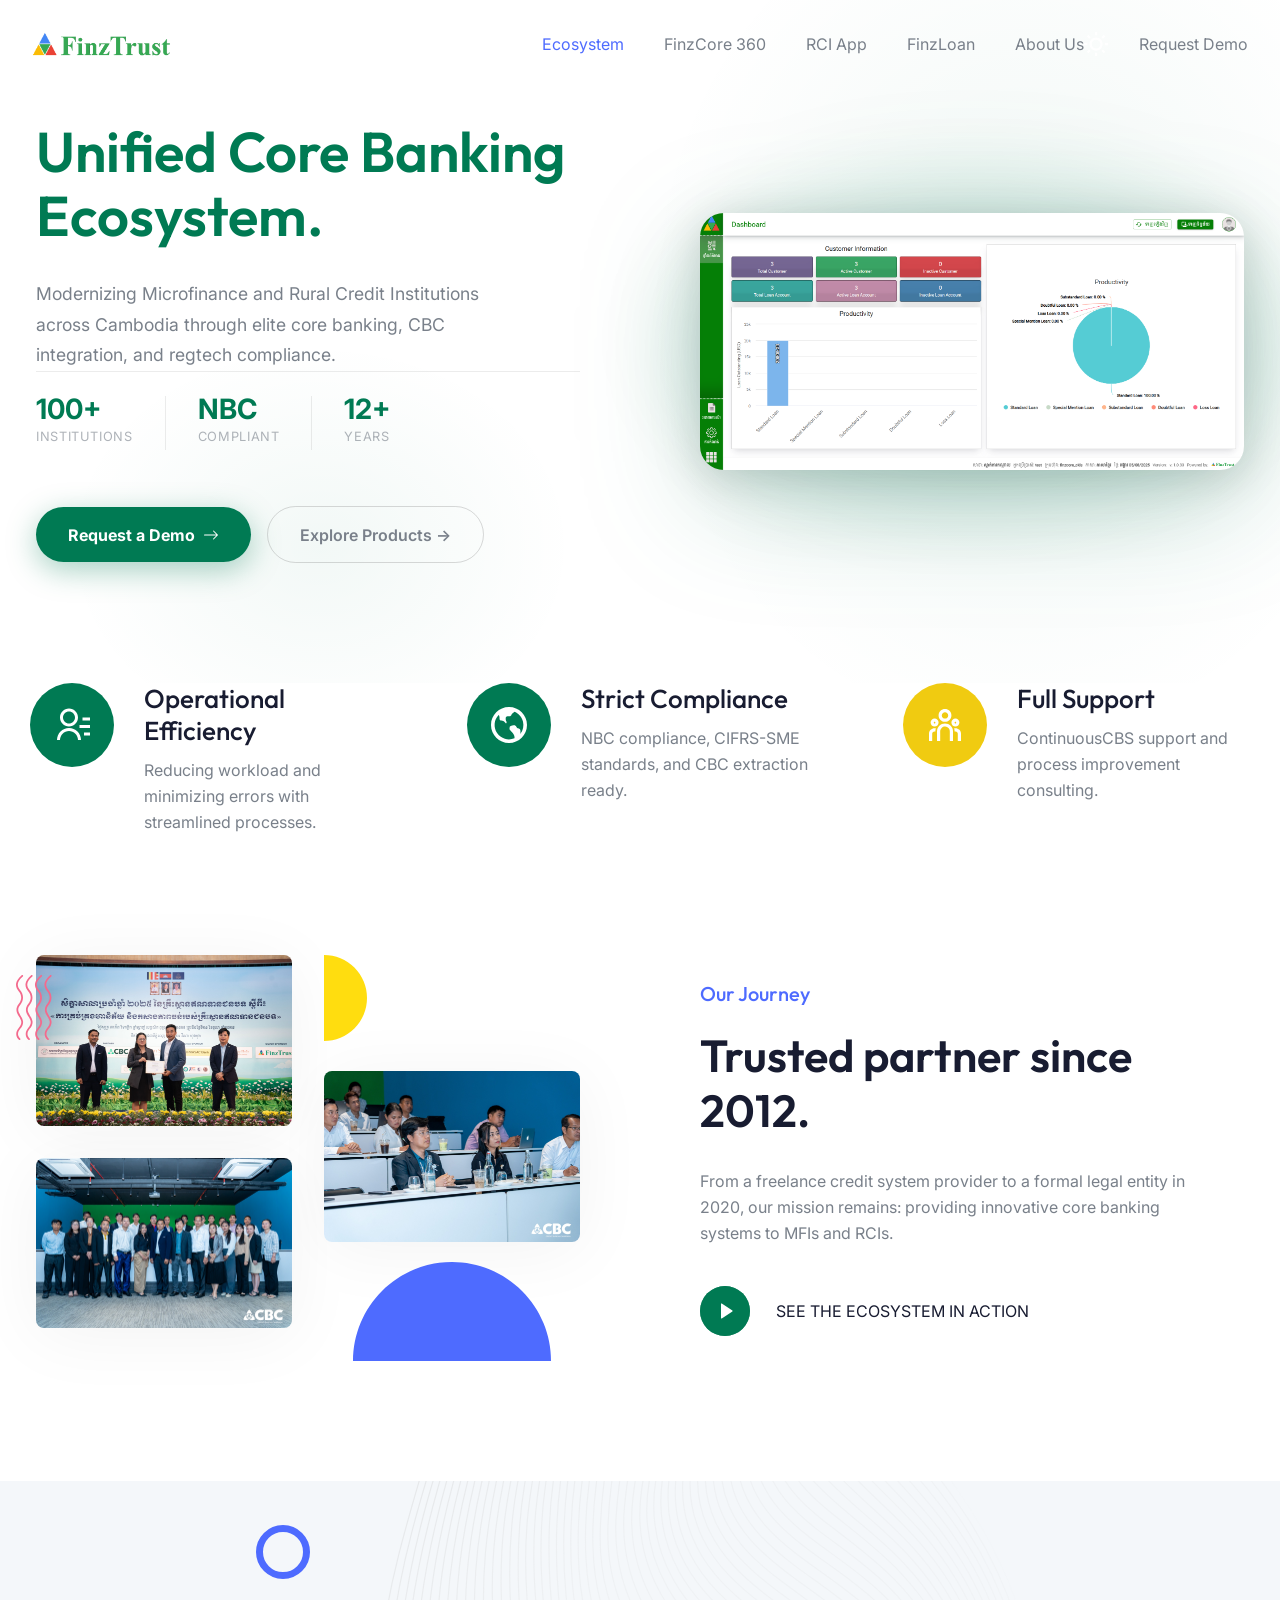
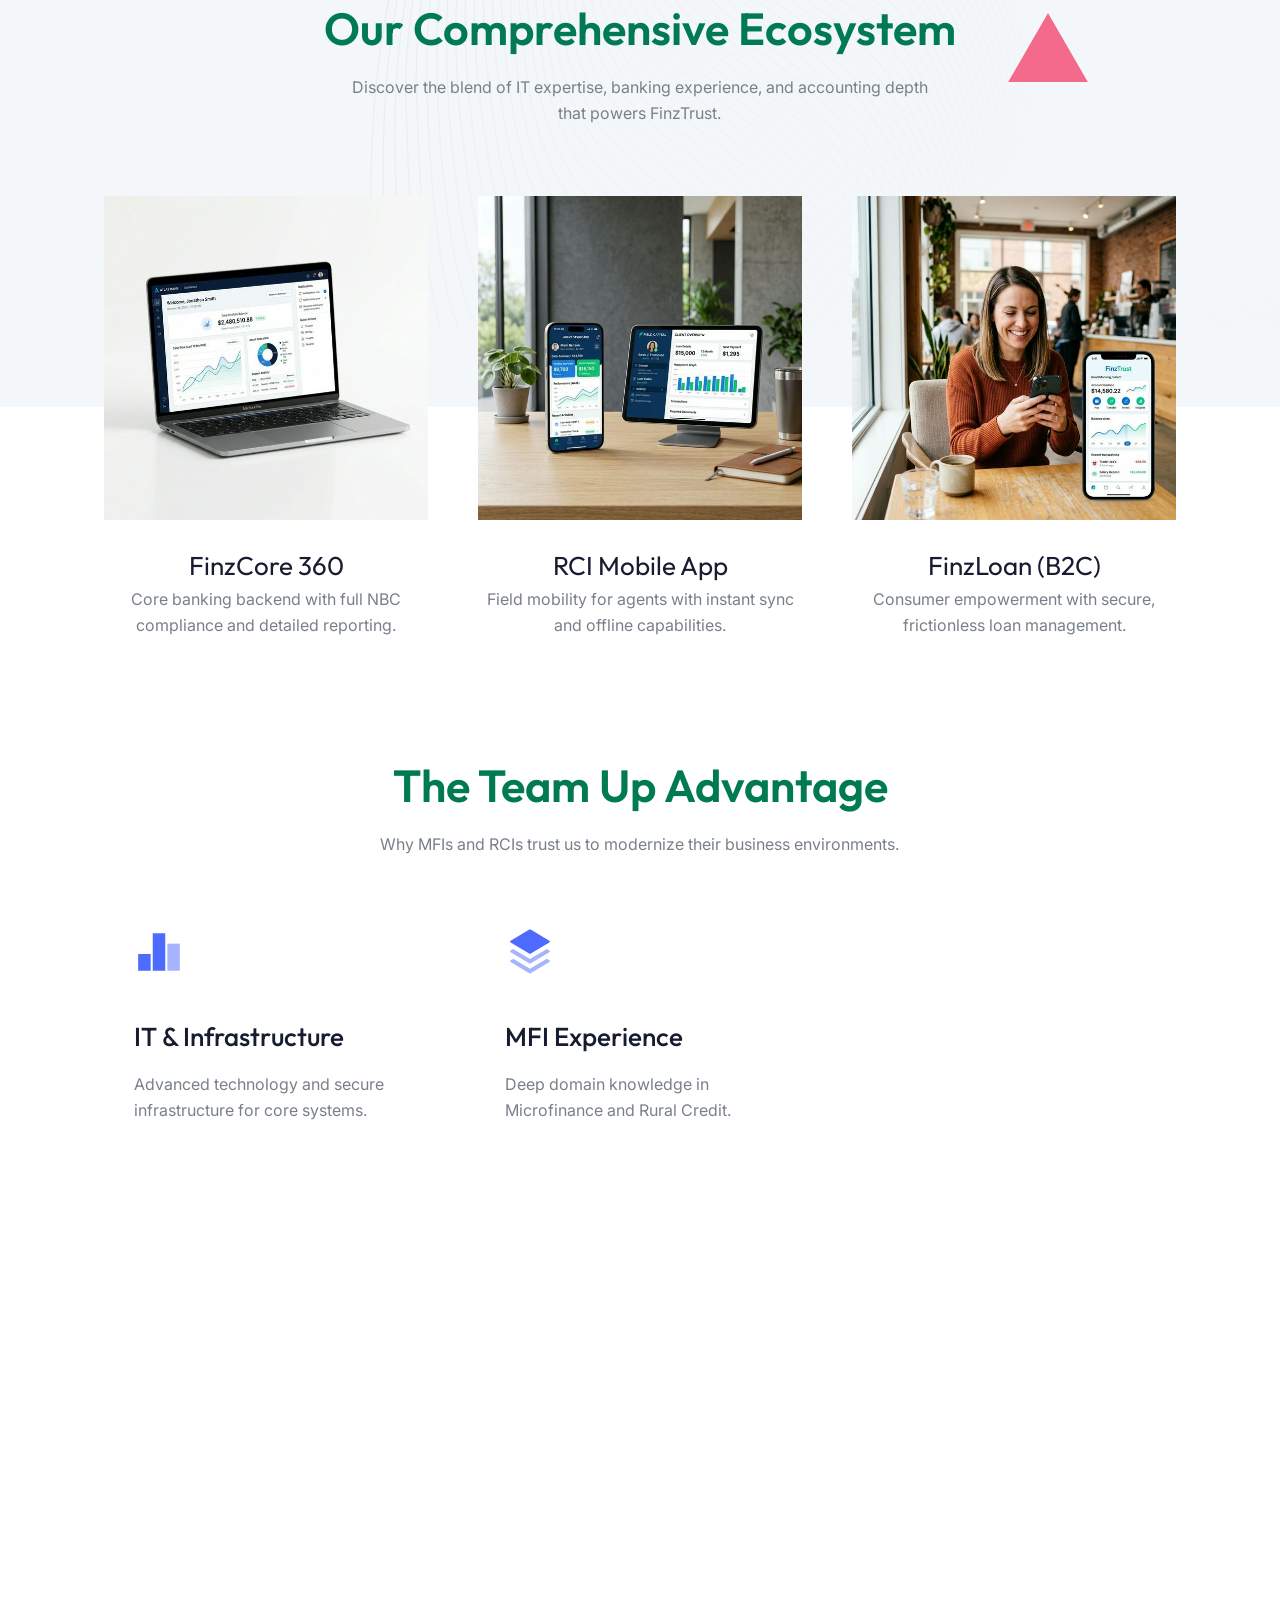
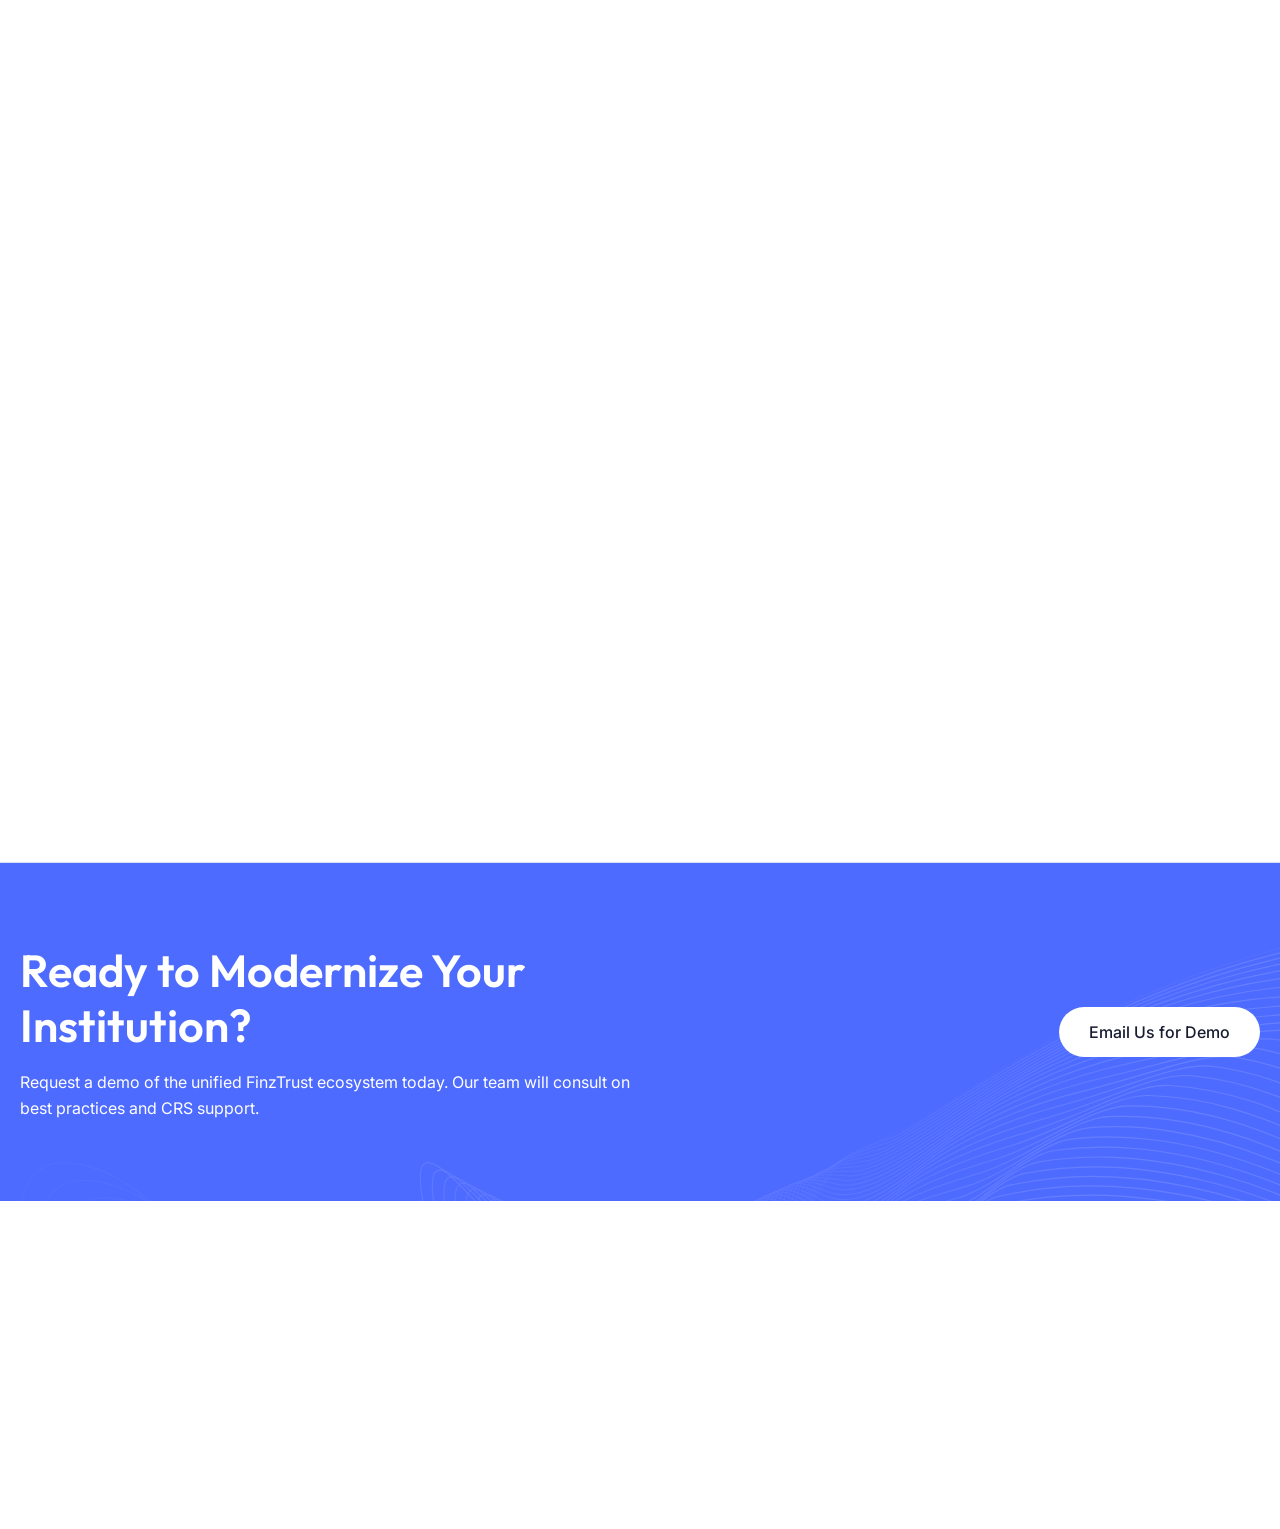
==== commit d1fbbc2b: "commit" ====
--- a/index.html
+++ b/index.html
@@ -11,7 +11,7 @@
   <link href="responsive.css" rel="stylesheet">
   <style>
     .logo-gradient-text {
-      background: linear-gradient(135deg, #E63946 0%, #20CA66 33%, #4E6BFF 66%, #FFBD3F 100%);
+      background: #007A53;
       -webkit-background-clip: text;
       background-clip: text;
       -webkit-text-fill-color: transparent;
@@ -19,7 +19,7 @@
     }
 
     .logo-gradient-bg {
-      background: linear-gradient(135deg, #E63946 0%, #20CA66 33%, #4E6BFF 66%, #FFBD3F 100%);
+      background: #007A53;
     }
   </style>
 </head>
@@ -29,78 +29,16 @@
          darkMode = JSON.parse(localStorage.getItem('darkMode'));
          $watch('darkMode', value => localStorage.setItem('darkMode', JSON.stringify(value)))"
   :class="{'b eh': darkMode === true}">
-  <!-- ===== Header Start ===== -->
-  <header class="g s r vd ya cj" :class="{ 'hh sm _k dj bl ll' : stickyMenu }"
-    @scroll.window="stickyMenu = (window.pageYOffset > 20) ? true : false">
-    <div class="bb ze ki xn 2xl:ud-px-0 oo wf yf i">
-      <div class="vd to/4 tc wf yf">
-        <a href="index.html" class="flex items-center gap-2">
-          <img class="om h-7" src="images/logo-light.svg" alt="Logo Light" />
-          <img class="xc nm h-8" src="images/logo-dark.svg" alt="Logo Dark" />
-          <span class="xj gk oc">FinzTrust</span>
-        </a>
-
-        <!-- Hamburger Toggle BTN -->
-        <button class="po rc" @click="navigationOpen = !navigationOpen">
-          <span class="rc i pf re pd">
-            <span class="du-block h q vd yc">
-              <span class="rc i r s eh um tg te rd eb ml jl dl" :class="{ 'ue el': !navigationOpen }"></span>
-              <span class="rc i r s eh um tg te rd eb ml jl fl" :class="{ 'ue qr': !navigationOpen }"></span>
-              <span class="rc i r s eh um tg te rd eb ml jl gl" :class="{ 'ue hl': !navigationOpen }"></span>
-            </span>
-            <span class="du-block h q vd yc lf">
-              <span class="rc eh um tg ml jl el h na r ve yc" :class="{ 'sd dl': !navigationOpen }"></span>
-              <span class="rc eh um tg ml jl qr h s pa vd rd" :class="{ 'sd rr': !navigationOpen }"></span>
-            </span>
-          </span>
-        </button>
-        <!-- Hamburger Toggle BTN -->
-      </div>
-
-      <div id="premium-mobile-nav" class="vd wo/4 sd qo f ho oo wf yf" :class="{ 'd hh rm sr td ud qg ug jc yh': navigationOpen }">
-        <nav>
-          <ul class="tc _o sf yo cg ep">
-            <li><a href="index.html" class="xl mk">Ecosystem</a></li>
-            <li><a href="finzcore.html" class="xl">FinzCore 360</a></li>
-            <li><a href="rci-app.html" class="xl">RCI App</a></li>
-            <li><a href="finzloan.html" class="xl">FinzLoan</a></li>
-            <li><a href="about.html" class="xl">About Us</a></li>
-          </ul>
-        </nav>
-
-        <div class="tc wf ig pb no">
-          <div class="pc h io pa ra" :class="navigationOpen ? '!-ud-visible' : 'd'">
-            <label class="rc ab i">
-              <input type="checkbox" :value="darkMode" @change="darkMode = !darkMode" class="pf vd yc uk h r za ab" />
-              <!-- Icon Sun -->
-              <svg :class="{ 'wn' : page === 'home', 'xh' : page === 'home' && stickyMenu }" class="th om" width="25"
-                height="25" viewBox="0 0 25 25" fill="none" xmlns="http://www.w3.org/2000/svg">
-                <path
-                  d="M12.0908 18.6363C10.3549 18.6363 8.69 17.9467 7.46249 16.7192C6.23497 15.4916 5.54537 13.8268 5.54537 12.0908C5.54537 10.3549 6.23497 8.69 7.46249 7.46249C8.69 6.23497 10.3549 5.54537 12.0908 5.54537C13.8268 5.54537 15.4916 6.23497 16.7192 7.46249C17.9467 8.69 18.6363 10.3549 18.6363 12.0908C18.6363 13.8268 17.9467 15.4916 16.7192 16.7192C15.4916 17.9467 13.8268 18.6363 12.0908 18.6363ZM12.0908 16.4545C13.2481 16.4545 14.358 15.9947 15.1764 15.1764C15.9947 14.358 16.4545 13.2481 16.4545 12.0908C16.4545 10.9335 15.9947 9.8236 15.1764 9.00526C14.358 8.18692 13.2481 7.72718 12.0908 7.72718C10.9335 7.72718 9.8236 8.18692 9.00526 9.00526C8.18692 9.8236 7.72718 10.9335 7.72718 12.0908C7.72718 13.2481 8.18692 14.358 9.00526 15.1764C9.8236 15.9947 10.9335 16.4545 12.0908 16.4545ZM10.9999 0.0908203H13.1817V3.36355H10.9999V0.0908203ZM10.9999 20.8181H13.1817V24.0908H10.9999V20.8181ZM2.83446 4.377L4.377 2.83446L6.69082 5.14828L5.14828 6.69082L2.83446 4.37809V4.377ZM17.4908 19.0334L19.0334 17.4908L21.3472 19.8046L19.8046 21.3472L17.4908 19.0334ZM19.8046 2.83337L21.3472 4.377L19.0334 6.69082L17.4908 5.14828L19.8046 2.83446V2.83337ZM5.14828 17.4908L6.69082 19.0334L4.377 21.3472L2.83446 19.8046L5.14828 17.4908ZM24.0908 10.9999V13.1817H20.8181V10.9999H24.0908ZM3.36355 10.9999V13.1817H0.0908203V10.9999H3.36355Z"
-                  fill="" />
-              </svg>
-              <!-- Icon Sun -->
-              <img class="xc nm" src="images/icon-moon.svg" alt="Moon" />
-            </label>
-          </div>
-
-          <a href="demo.html" class="demo-btn-nav">Request Demo</a>
-        </div>
-      </div>
-    </div>
-  </header>
-
-  <!-- ===== Header End ===== -->
-
+  <script src="shared-header.js"></script>
   <main>
     <!-- ===== Hero Start ===== -->
-    <section id="home" class="ji gp uq pg relative overflow-hidden bg-white dark:bg-black">
+    <section id="home" class="ji gp uq pg relative overflow-hidden bg-white dark:bg-black" style="position: relative; overflow: hidden; contain: paint;">
       <!-- Ambient background glow -->
       <div
-        style="position:absolute;top:-20%;right:-10%;width:60%;height:130%;background:radial-gradient(ellipse at center, rgba(78,107,255,0.06) 0%, transparent 70%);pointer-events:none;z-index:0;">
+        style="position:absolute;top:-20%;right:-10%;width:60%;height:130%;background:radial-gradient(ellipse at center, rgba(0,122,83,0.06) 0%, transparent 70%);pointer-events:none;z-index:0;">
       </div>
       <div
-        style="position:absolute;bottom:-10%;left:5%;width:40%;height:60%;background:radial-gradient(ellipse at center, rgba(31,154,82,0.05) 0%, transparent 70%);pointer-events:none;z-index:0;">
+        style="position:absolute;bottom:-10%;left:5%;width:40%;height:60%;background:radial-gradient(ellipse at center, rgba(0,122,83,0.05) 0%, transparent 70%);pointer-events:none;z-index:0;">
       </div>
 
       <div class="bb ze ki xn wq" style="position:relative;z-index:1;">
@@ -125,17 +63,17 @@
             <div
               style="display:flex;gap:2rem;padding:1.5rem 0;margin-bottom:2rem;border-top:1px solid rgba(128,128,128,0.15);">
               <div>
-                <p class="gk" style="font-size:1.75rem;color:#1f9a52;margin-bottom:2px;">100+</p>
+                <p class="gk" style="font-size:1.75rem;color:#007A53;margin-bottom:2px;">100+</p>
                 <p style="font-size:0.8rem;opacity:0.6;text-transform:uppercase;letter-spacing:0.05em;">Institutions</p>
               </div>
               <div style="width:1px;background:rgba(128,128,128,0.15);"></div>
               <div>
-                <p class="gk" style="font-size:1.75rem;color:#4E6BFF;margin-bottom:2px;">NBC</p>
+                <p class="gk" style="font-size:1.75rem;color:#007A53;margin-bottom:2px;">NBC</p>
                 <p style="font-size:0.8rem;opacity:0.6;text-transform:uppercase;letter-spacing:0.05em;">Compliant</p>
               </div>
               <div style="width:1px;background:rgba(128,128,128,0.15);"></div>
               <div>
-                <p class="gk" style="font-size:1.75rem;color:#FFBD3F;margin-bottom:2px;">12+</p>
+                <p class="gk" style="font-size:1.75rem;color:#007A53;margin-bottom:2px;">12+</p>
                 <p style="font-size:0.8rem;opacity:0.6;text-transform:uppercase;letter-spacing:0.05em;">Years</p>
               </div>
             </div>
@@ -143,7 +81,7 @@
             <!-- CTA Buttons -->
             <div style="display:flex;gap:1rem;flex-wrap:wrap;align-items:center;">
               <a href="demo.html"
-                style="display:inline-flex;align-items:center;gap:0.5rem;padding:0.9rem 2rem;border-radius:999px;font-weight:700;color:#fff;background:linear-gradient(135deg,#E63946 0%,#4E6BFF 100%);box-shadow:0 8px 30px rgba(78,107,255,0.35);transition:transform 0.2s,box-shadow 0.2s;text-decoration:none;"
+                style="display:inline-flex;align-items:center;gap:0.5rem;padding:0.9rem 2rem;border-radius:999px;font-weight:700;color:#fff;background:#007A53;box-shadow:0 8px 30px rgba(0,122,83,0.35);transition:transform 0.2s,box-shadow 0.2s;text-decoration:none;"
                 onmouseover="this.style.transform='scale(1.04)'" onmouseout="this.style.transform='scale(1)'">
                 Request a Demo
                 <svg xmlns="http://www.w3.org/2000/svg" width="16" height="16" fill="currentColor" viewBox="0 0 16 16">
@@ -153,7 +91,7 @@
               </a>
               <a href="#products"
                 style="display:inline-flex;align-items:center;gap:0.5rem;padding:0.9rem 2rem;border-radius:999px;font-weight:600;border:1.5px solid rgba(128,128,128,0.3);transition:border-color 0.2s,color 0.2s;text-decoration:none;"
-                onmouseover="this.style.borderColor='#4E6BFF'"
+                onmouseover="this.style.borderColor='#007A53'"
                 onmouseout="this.style.borderColor='rgba(128,128,128,0.3)'">
                 Explore Products →
               </a>
@@ -164,10 +102,10 @@
           <div class="animate_right jn/2 relative group" style="overflow:visible;">
             <!-- Gradient glow behind image -->
             <div
-              style="position:absolute;inset:-60px;background:radial-gradient(ellipse at center, rgba(31,154,82,0.18) 0%, rgba(78,107,255,0.12) 50%, transparent 75%);filter:blur(40px);pointer-events:none;z-index:0;transition:opacity 0.5s;"
+              style="position:absolute;inset:-60px;background:radial-gradient(ellipse at center, rgba(0,122,83,0.18) 0%, rgba(0,122,83,0.12) 50%, transparent 75%);filter:blur(40px);pointer-events:none;z-index:0;transition:opacity 0.5s;"
               class="group-hover:opacity-100"></div>
-            <img src="images/finz_ecosystem.png" alt="FinzTrust Ecosystem" class="vd hover-lift" style="position:relative;z-index:1;border-radius:1.5rem;max-width:100%;
-                     filter:drop-shadow(0 32px 60px rgba(31,154,82,0.2)) drop-shadow(0 8px 20px rgba(0,0,0,0.15));
+            <img src="images/dashboard.png" alt="FinzTrust Ecosystem" class="vd hover-lift" style="position:relative;z-index:1;border-radius:1.5rem;max-width:100%;
+                     filter:drop-shadow(0 32px 60px rgba(0,122,83,0.2)) drop-shadow(0 8px 20px rgba(0,0,0,0.15));
                      transition:transform 0.4s cubic-bezier(0.165,0.84,0.44,1);" />
           </div>
 
@@ -177,12 +115,12 @@
     <!-- ===== Hero End ===== -->
 
     <!-- ===== Small Features Start ===== -->
-    <section id="features">
+    <section id="features" class="i pg" style="position: relative; overflow: hidden; contain: paint;">
       <div class="bb ze ki yn 2xl:ud-px-12.5">
         <div class="tc uf zo xf ap zf bp mq">
           <!-- Small Features Item -->
           <div class="animate_top kn to/3 tc cg oq">
-            <div class="tc wf xf cf ae cd rg" style="background-color: #E63946;">
+            <div class="tc wf xf cf ae cd rg" style="background-color: #007A53;">
               <img src="images/icon-01.svg" alt="Icon" />
             </div>
             <div>
@@ -193,7 +131,7 @@
 
           <!-- Small Features Item -->
           <div class="animate_top kn to/3 tc cg oq">
-            <div class="tc wf xf cf ae cd rg nh" style="background-color: #1f9a52;">
+            <div class="tc wf xf cf ae cd rg nh" style="background-color: #007A53;">
               <img src="images/icon-02.svg" alt="Icon" />
             </div>
             <div>
@@ -218,7 +156,7 @@
     <!-- ===== Small Features End ===== -->
 
     <!-- ===== About Start ===== -->
-    <section id="about" class="ji gp uq 2xl:ud-py-35 pg">
+    <section id="about" class="ji gp uq 2xl:ud-py-35 pg" style="position: relative; overflow: hidden; contain: paint;">
       <div class="bb ze ki xn wq">
         <div class="tc wf gg qq">
           <!-- About Images -->
@@ -256,7 +194,7 @@
     <!-- ===== About End ===== -->
 
     <!-- ===== Products Section (Customized from Team) ===== -->
-    <section id="products" class="i pg ji gp uq">
+    <section id="products" class="i pg ji gp uq relative overflow-hidden" style="position: relative; overflow: hidden; contain: paint;">
       <!-- Bg Shapes -->
       <span class="rc h s r vd fd/5 fh rm"></span>
       <img src="images/shape-08.svg" alt="Shape Bg" class="h q r" />
@@ -311,7 +249,7 @@
     <!-- ===== Products Section End ===== -->
 
     <!-- ===== Services Start ===== -->
-    <section class="lj tp kr">
+    <section class="lj tp kr i pg" style="position: relative; overflow: hidden; contain: paint;">
       <!-- Section Title Start -->
       <div
         x-data="{ sectionTitle: `The Team Up Advantage`, sectionTitleText: `Why MFIs and RCIs trust us to modernize their business environments.`}">
@@ -372,7 +310,7 @@
     <!-- ===== Services End ===== -->
 
     <!-- ===== Testimonials Start ===== -->
-    <section class="hj rp hr">
+    <section class="hj rp hr i pg" style="position: relative; overflow: hidden; contain: paint;">
       <!-- Section Title Start -->
       <div
         x-data="{ sectionTitle: `Client Trust`, sectionTitleText: `Hear from the RCIs and MFIs that have modernized with our ecosystem.`}">
@@ -427,16 +365,16 @@
     <!-- ===== Testimonials End ===== -->
 
     <!-- ===== Clients Start ===== -->
-    <section class="pj vp mr">
+    <section class="pj vp mr i pg" style="position: relative; overflow: hidden; contain: paint;">
       <!-- Section Title Start -->
-      <div
+      <!-- <div
         x-data="{ sectionTitle: `Our Partners`, sectionTitleText: `Trusted by Cambodia's leading Rural Credit Institutions.`}">
         <div class="animate_top bb ze rj ki xn vq">
           <h2 x-text="sectionTitle" class="fk vj pr kk wm on/5 gq/2 bb _b">
           </h2>
           <p class="bb on/5 wo/5 hq" x-text="sectionTitleText"></p>
         </div>
-      </div>
+      </div> -->
       <!-- Section Title End -->
 
       <div class="bb ze ah ch pm hj xp ki xn 2xl:ud-px-49 bc">
@@ -462,7 +400,7 @@
     <!-- ===== Clients End ===== -->
 
     <!-- ===== Demo/Contact Engine Start ===== -->
-    <section id="demo" class="i pg gh ji">
+    <section id="demo" class="i pg gh ji relative overflow-hidden" style="position: relative; overflow: hidden; contain: paint;">
       <!-- Bg Shape -->
       <img class="h p q" src="images/shape-16.svg" alt="Bg Shape" />
 
@@ -488,75 +426,8 @@
 
     <!-- ===== Demo/Contact Engine End ===== -->
   </main>
-  <!-- ===== Footer Start ===== -->
-  <footer>
-    <div class="bb ze ki xn 2xl:ud-px-0">
-      <!-- Footer Top -->
-      <div class="ji gp">
-        <div class="tc uf ap gg fp">
-          <div class="animate_top zd/2 to/4">
-            <a href="index.html" class="flex items-center gap-2 mb-4">
-              <img src="images/logo-light.svg" alt="Logo" class="om h-8" />
-              <img src="images/logo-dark.svg" alt="Logo" class="xc nm h-8" />
-              <span class="text-xl font-bold">FinzTrust</span>
-            </a>
-
-            <p class="lc fb">Your trusted partner in providing innovative core banking systems to MFIs and RCIs.</p>
-
-            <ul class="tc wf cg">
-              <li>
-                <a href="#!">
-                  <svg class="vh ul cl il" width="24" height="24" viewBox="0 0 24 24" fill="none"
-                    xmlns="http://www.w3.org/2000/svg">
-                    <path
-                      d="M14 13.5H16.5L17.5 9.5H14V7.5C14 6.47 14 5.5 16 5.5H17.5V2.14C17.174 2.097 15.943 2 14.643 2C11.928 2 10 3.657 10 6.7V9.5H7V13.5H10V22H14V13.5Z"
-                      fill="" />
-                  </svg>
-                </a>
-              </li>
-            </ul>
-          </div>
-
-          <div class="vd ro tc sf rn un gg vn">
-            <div class="animate_top">
-              <h4 class="kk wm tj ec">Quick Links</h4>
-              <ul>
-                <li><a href="index.html" class="sc xl vb">Ecosystem</a></li>
-                <li><a href="about.html" class="sc xl vb">About Us</a></li>
-                <li><a href="demo.html" class="sc xl vb">Request Demo</a></li>
-              </ul>
-            </div>
-
-            <div class="animate_top">
-              <h4 class="kk wm tj ec">Products</h4>
-              <ul>
-                <li><a href="finzcore.html" class="sc xl vb">FinzCore 360</a></li>
-                <li><a href="rci-app.html" class="sc xl vb">RCI Mobile App</a></li>
-                <li><a href="finzloan.html" class="sc xl vb">FinzLoan App</a></li>
-              </ul>
-            </div>
-
-            <div class="animate_top">
-              <h4 class="kk wm tj ec">Get Started</h4>
-              <ul>
-                <li><a href="demo.html" class="sc xl vb">Contact Us</a></li>
-                <li><a href="demo.html" class="sc xl vb">Request Demo</a></li>
-              </ul>
-            </div>
-          </div>
-        </div>
-      </div>
-
-      <!-- Footer Bottom -->
-      <div class="bh ch pm tc uf sf yo wf xf ap cg fp bj">
-        <div class="animate_top">
-          <p>&copy; 2026 FinzTrust. All rights reserved.</p>
-        </div>
-      </div>
-    </div>
-  </footer>
-
   <!-- ====== Back To Top Start ===== -->
+  <script src="shared-footer.js"></script>
   <button class="xc wf xf ie ld vg sr gh tr g sa ta _a" @click="window.scrollTo({top: 0, behavior: 'smooth'})"
     @scroll.window="scrollTop = (window.pageYOffset > 50) ? true : false" :class="{ 'uc' : scrollTop }">
     <svg class="uh se qd" xmlns="http://www.w3.org/2000/svg" viewBox="0 0 512 512">
--- a/responsive.css
+++ b/responsive.css
@@ -8,16 +8,8 @@
 
 img { max-width: 100%; height: auto; display: block; }
 
-/* Prevent horizontal overflow on every page */
-html, body { overflow-x: hidden; }
-
-/* --- Base mobile resets ------------------------------------ */
-*, *::before, *::after { box-sizing: border-box; }
-
-img { max-width: 100%; height: auto; display: block; }
-
-/* Prevent horizontal overflow on every page */
-html, body { overflow-x: hidden; }
+/* Prevent horizontal overflow causing double scrollbars */
+body { overflow-x: hidden; }
 
 /* ============================================================
    NAVBAR RESPONSIVE STYLES
@@ -101,13 +93,13 @@
   .vd.wo\/4 .tc.wf.ig.pb.no a {
     display: block !important;
     padding: 0.875rem 1.5rem !important;
-    background: linear-gradient(135deg, #E63946, #4E6BFF) !important;
+    background: linear-gradient(135deg, #007A53, #007A53) !important;
     color: #fff !important;
     border-radius: 0.75rem !important;
     text-align: center !important;
     font-weight: 700 !important;
     font-size: 0.95rem !important;
-    box-shadow: 0 4px 20px rgba(78,107,255,0.4) !important;
+    box-shadow: 0 4px 20px rgba(0,122,83,0.4) !important;
   }
 
   /* Overlay backdrop when nav is open */
